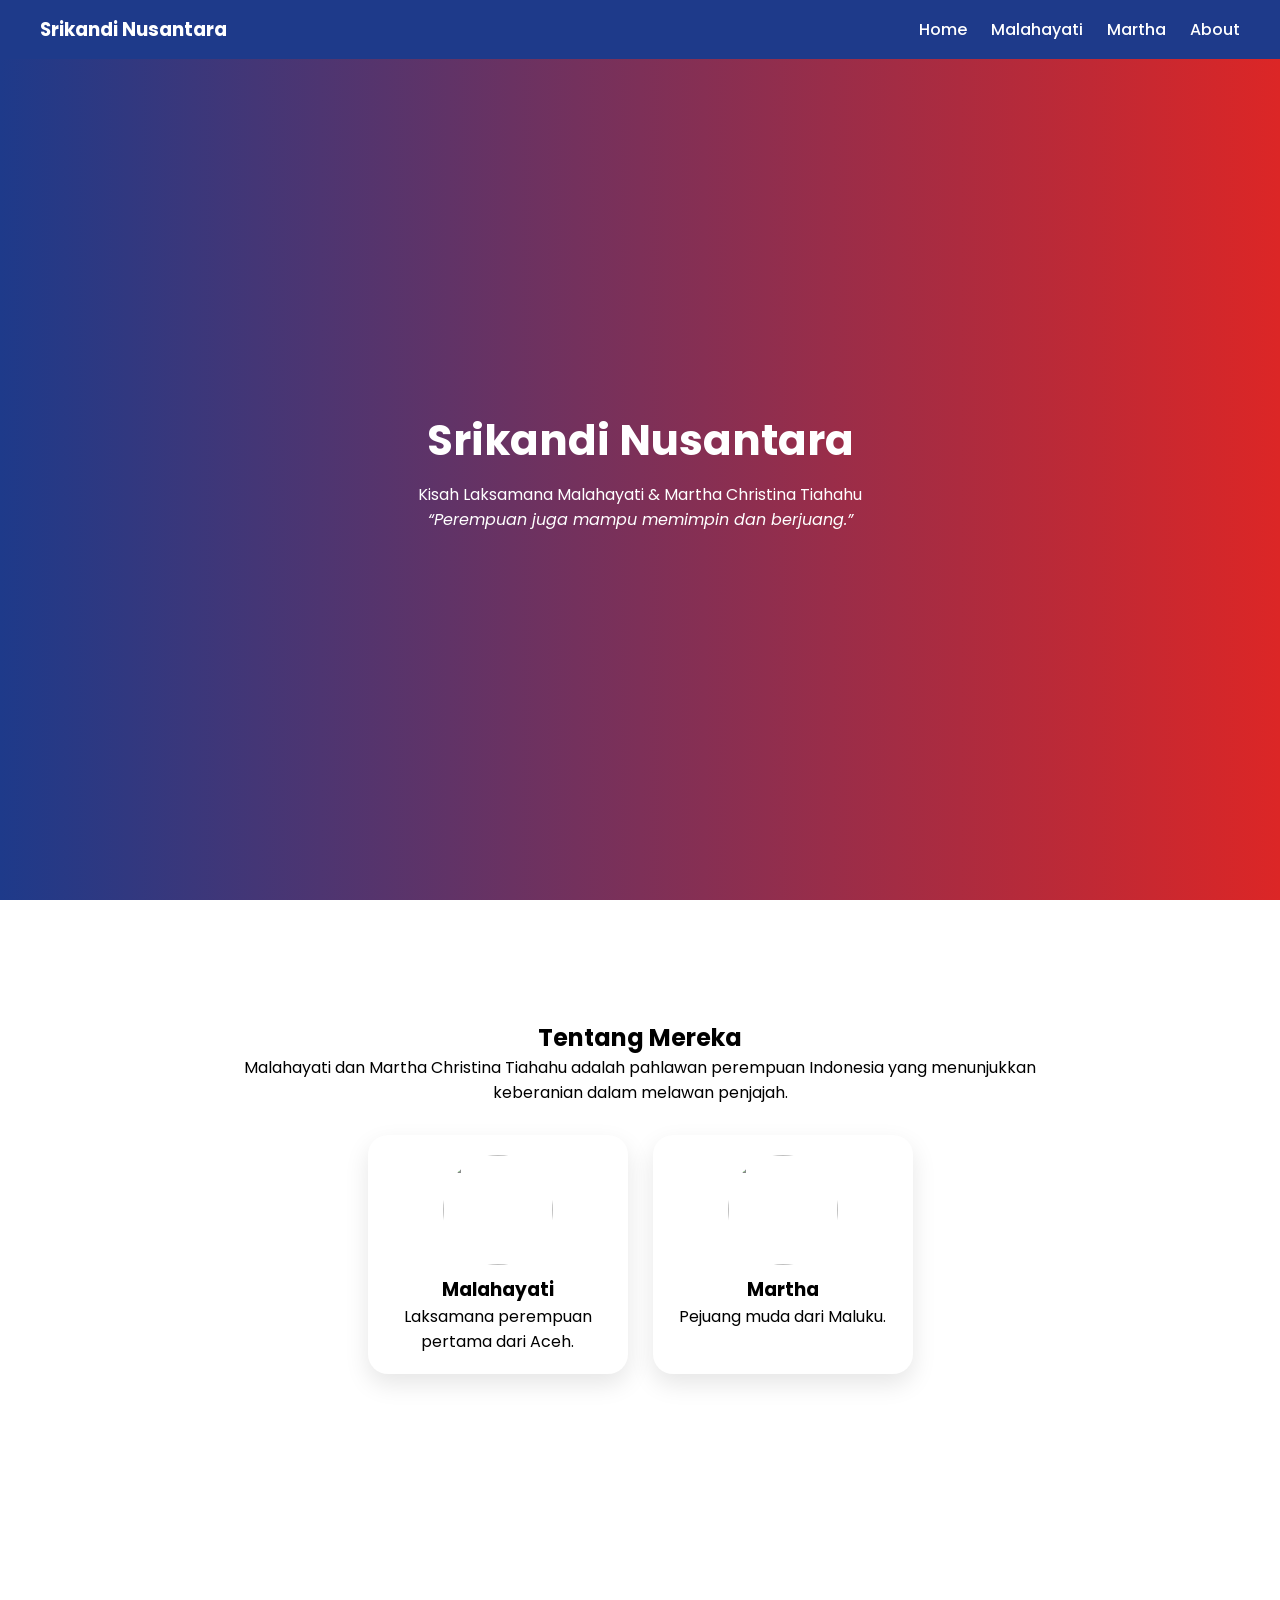
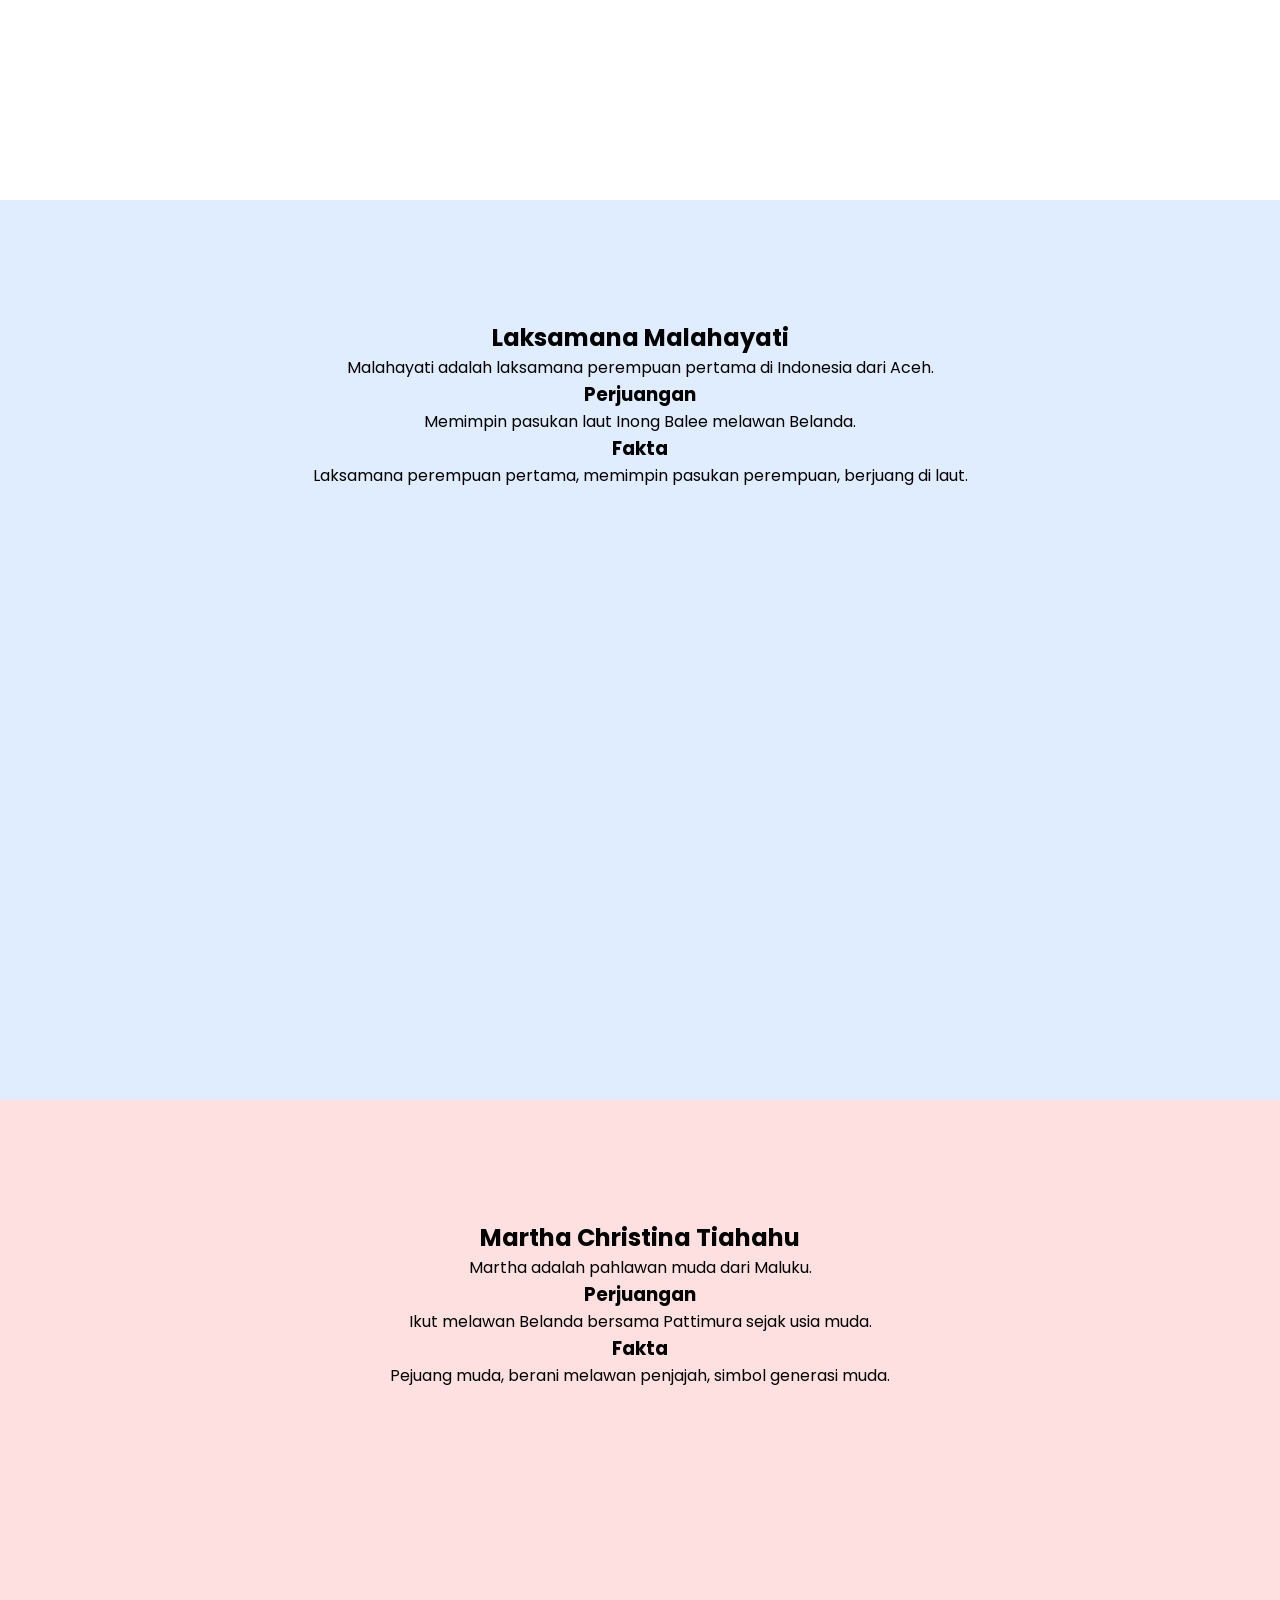
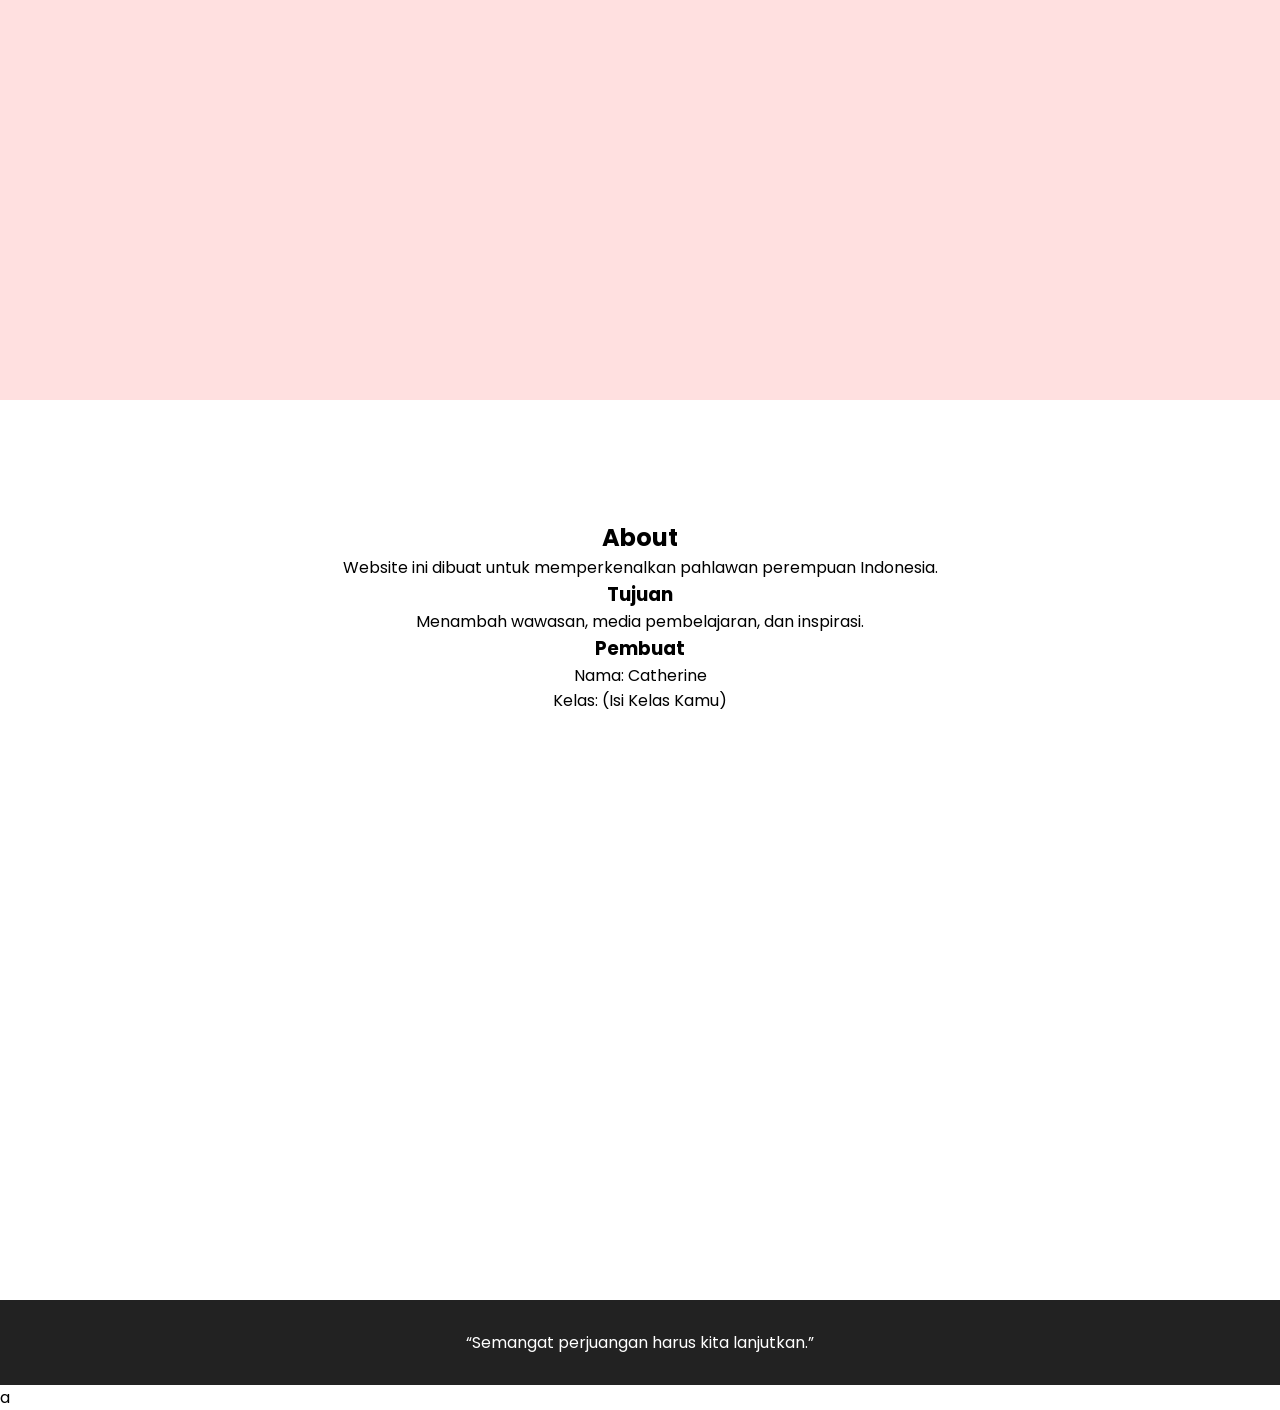
==== index.html @ dc1cd4a7 "first commit" ====
<!DOCTYPE html>
<html lang="id">
<head>
  <meta charset="UTF-8">
  <title>Srikandi Nusantara</title>

  <!-- FONT -->
  <link href="https://fonts.googleapis.com/css2?family=Poppins:wght@300;500;700&display=swap" rel="stylesheet">

  <style>
    * {
      margin: 0;
      padding: 0;
      box-sizing: border-box;
    }

    html {
      scroll-behavior: smooth;
    }

    body {
      font-family: 'Poppins', sans-serif;
    }

    /* NAVBAR */
    nav {
      position: fixed;
      top: 0;
      width: 100%;
      background: #1E3A8A;
      color: white;
      display: flex;
      justify-content: space-between;
      align-items: center;
      padding: 15px 40px;
      z-index: 1000;
    }

    nav h3 {
      margin: 0;
    }

    nav a {
      color: white;
      margin-left: 20px;
      text-decoration: none;
      font-weight: 500;
      transition: 0.3s;
    }

    nav a:hover {
      color: #f97316;
    }

    /* SECTION */
    section {
      padding: 120px 20px 80px;
      min-height: 100vh;
    }

    /* HERO */
    .hero {
      background: linear-gradient(to right, #1E3A8A, #DC2626);
      color: white;
      text-align: center;
      display: flex;
      flex-direction: column;
      justify-content: center;
    }

    .hero h1 {
      font-size: 42px;
      margin-bottom: 10px;
    }

    /* CONTENT */
    .content {
      max-width: 900px;
      margin: auto;
      text-align: center;
    }

    /* CARD */
    .card-container {
      display: flex;
      gap: 25px;
      justify-content: center;
      flex-wrap: wrap;
      margin-top: 30px;
    }

    .card {
      background: white;
      padding: 20px;
      width: 260px;
      border-radius: 20px;
      box-shadow: 0 10px 25px rgba(0,0,0,0.1);
      transition: 0.3s;
    }

    .card:hover {
      transform: translateY(-8px);
    }

    .card img {
      width: 110px;
      height: 110px;
      object-fit: cover;
      border-radius: 50%;
      margin-bottom: 10px;
    }

    /* SECTION COLORS */
    .blue {
      background: #e0ecff;
    }

    .red {
      background: #ffe0e0;
    }

    footer {
      text-align: center;
      padding: 30px;
      background: #222;
      color: white;
    }

    /* RESPONSIVE */
    @media (max-width: 600px) {
      nav {
        flex-direction: column;
        gap: 10px;
      }

      nav a {
        margin-left: 10px;
      }

      .hero h1 {
        font-size: 30px;
      }
    }
  </style>
</head>

<body>

<!-- NAVBAR -->
<nav>
  <h3>Srikandi Nusantara</h3>
  <div>
    <a href="#home">Home</a>
    <a href="#malahayati">Malahayati</a>
    <a href="#martha">Martha</a>
    <a href="#about">About</a>
  </div>
</nav>

<!-- HOME -->
<section id="home" class="hero">
  <h1>Srikandi Nusantara</h1>
  <p>Kisah Laksamana Malahayati & Martha Christina Tiahahu</p>
  <p><i>“Perempuan juga mampu memimpin dan berjuang.”</i></p>
</section>

<section class="content">
  <h2>Tentang Mereka</h2>
  <p>
    Malahayati dan Martha Christina Tiahahu adalah pahlawan perempuan Indonesia
    yang menunjukkan keberanian dalam melawan penjajah.
  </p>

  <div class="card-container">
    <div class="card">
      <img src="https://upload.wikimedia.org/wikipedia/commons/3/3f/Malahayati.jpg">
      <h3>Malahayati</h3>
      <p>Laksamana perempuan pertama dari Aceh.</p>
    </div>

    <div class="card">
      <img src="https://upload.wikimedia.org/wikipedia/commons/5/55/Martha_Christina_Tiahahu.jpg">
      <h3>Martha</h3>
      <p>Pejuang muda dari Maluku.</p>
    </div>
  </div>
</section>

<!-- MALAHAYATI -->
<section id="malahayati" class="blue">
  <div class="content">
    <h1>Laksamana Malahayati</h1>
    <p>Malahayati adalah laksamana perempuan pertama di Indonesia dari Aceh.</p>

    <h3>Perjuangan</h3>
    <p>Memimpin pasukan laut Inong Balee melawan Belanda.</p>

    <h3>Fakta</h3>
    <p>Laksamana perempuan pertama, memimpin pasukan perempuan, berjuang di laut.</p>
  </div>
</section>

<!-- MARTHA -->
<section id="martha" class="red">
  <div class="content">
    <h1>Martha Christina Tiahahu</h1>
    <p>Martha adalah pahlawan muda dari Maluku.</p>

    <h3>Perjuangan</h3>
    <p>Ikut melawan Belanda bersama Pattimura sejak usia muda.</p>

    <h3>Fakta</h3>
    <p>Pejuang muda, berani melawan penjajah, simbol generasi muda.</p>
  </div>
</section>

<!-- ABOUT -->
<section id="about">
  <div class="content">
    <h1>About</h1>
    <p>Website ini dibuat untuk memperkenalkan pahlawan perempuan Indonesia.</p>

    <h3>Tujuan</h3>
    <p>Menambah wawasan, media pembelajaran, dan inspirasi.</p>

    <h3>Pembuat</h3>
    <p>
      Nama: Catherine<br>
      Kelas: (Isi Kelas Kamu)
    </p>
  </div>
</section>

<!-- FOOTER -->
<footer>
  <p>“Semangat perjuangan harus kita lanjutkan.”</p>
</footer>a

</body>
</html>
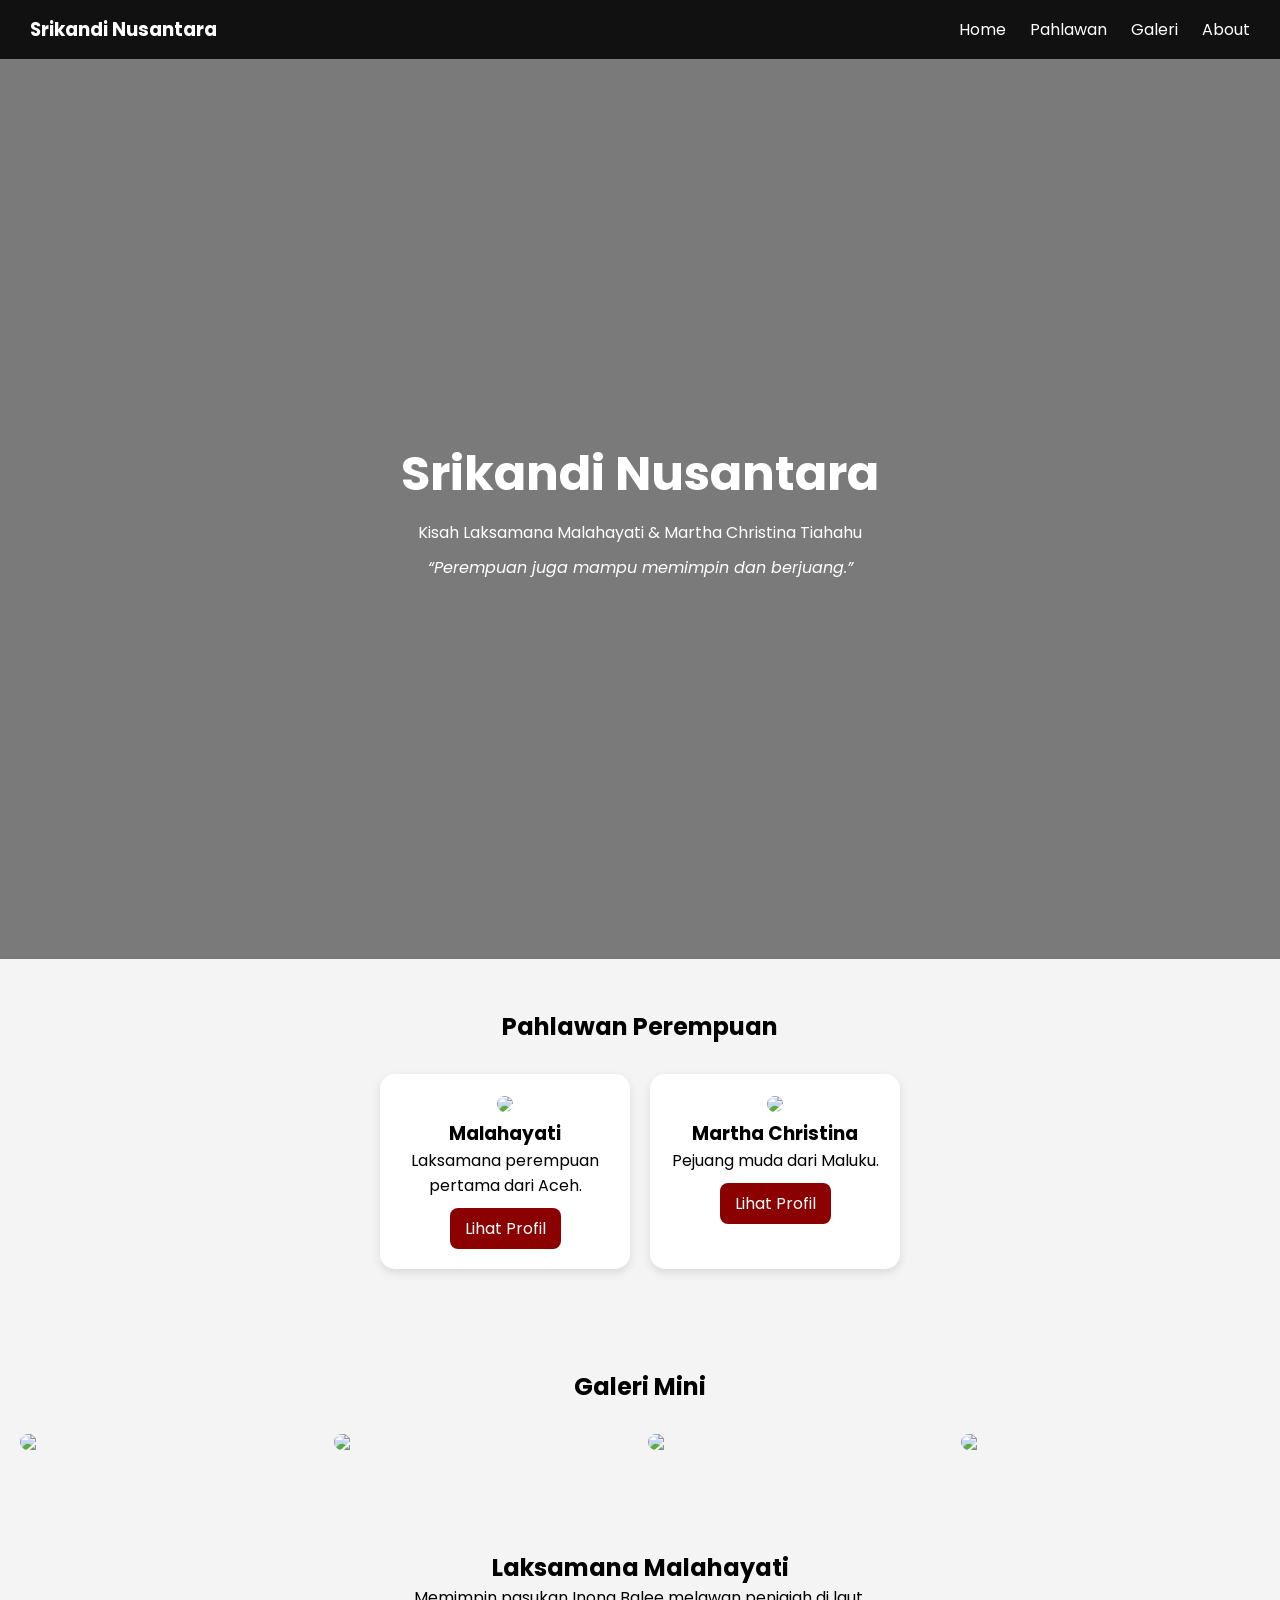
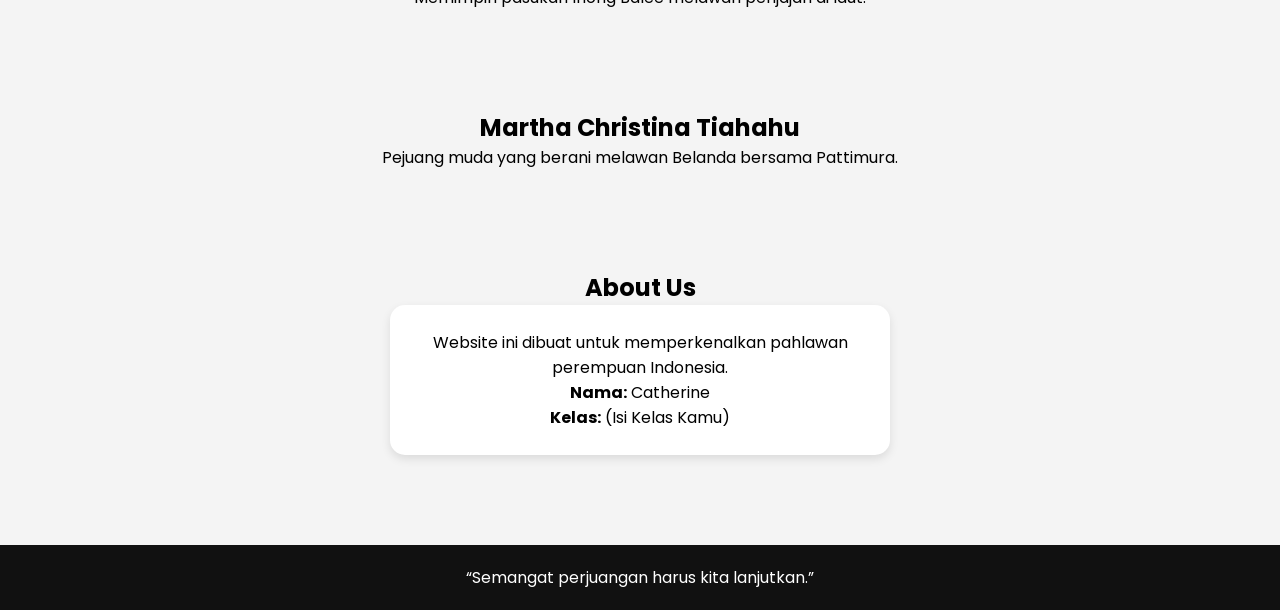
==== commit 64e711d1: "update page" ====
--- a/index.html
+++ b/index.html
@@ -2,239 +2,87 @@
 <html lang="id">
 <head>
   <meta charset="UTF-8">
+  <meta name="viewport" content="width=device-width, initial-scale=1.0">
   <title>Srikandi Nusantara</title>
 
-  <!-- FONT -->
   <link href="https://fonts.googleapis.com/css2?family=Poppins:wght@300;500;700&display=swap" rel="stylesheet">
-
-  <style>
-    * {
-      margin: 0;
-      padding: 0;
-      box-sizing: border-box;
-    }
-
-    html {
-      scroll-behavior: smooth;
-    }
-
-    body {
-      font-family: 'Poppins', sans-serif;
-    }
-
-    /* NAVBAR */
-    nav {
-      position: fixed;
-      top: 0;
-      width: 100%;
-      background: #1E3A8A;
-      color: white;
-      display: flex;
-      justify-content: space-between;
-      align-items: center;
-      padding: 15px 40px;
-      z-index: 1000;
-    }
-
-    nav h3 {
-      margin: 0;
-    }
-
-    nav a {
-      color: white;
-      margin-left: 20px;
-      text-decoration: none;
-      font-weight: 500;
-      transition: 0.3s;
-    }
-
-    nav a:hover {
-      color: #f97316;
-    }
-
-    /* SECTION */
-    section {
-      padding: 120px 20px 80px;
-      min-height: 100vh;
-    }
-
-    /* HERO */
-    .hero {
-      background: linear-gradient(to right, #1E3A8A, #DC2626);
-      color: white;
-      text-align: center;
-      display: flex;
-      flex-direction: column;
-      justify-content: center;
-    }
-
-    .hero h1 {
-      font-size: 42px;
-      margin-bottom: 10px;
-    }
-
-    /* CONTENT */
-    .content {
-      max-width: 900px;
-      margin: auto;
-      text-align: center;
-    }
-
-    /* CARD */
-    .card-container {
-      display: flex;
-      gap: 25px;
-      justify-content: center;
-      flex-wrap: wrap;
-      margin-top: 30px;
-    }
-
-    .card {
-      background: white;
-      padding: 20px;
-      width: 260px;
-      border-radius: 20px;
-      box-shadow: 0 10px 25px rgba(0,0,0,0.1);
-      transition: 0.3s;
-    }
-
-    .card:hover {
-      transform: translateY(-8px);
-    }
-
-    .card img {
-      width: 110px;
-      height: 110px;
-      object-fit: cover;
-      border-radius: 50%;
-      margin-bottom: 10px;
-    }
-
-    /* SECTION COLORS */
-    .blue {
-      background: #e0ecff;
-    }
-
-    .red {
-      background: #ffe0e0;
-    }
-
-    footer {
-      text-align: center;
-      padding: 30px;
-      background: #222;
-      color: white;
-    }
-
-    /* RESPONSIVE */
-    @media (max-width: 600px) {
-      nav {
-        flex-direction: column;
-        gap: 10px;
-      }
-
-      nav a {
-        margin-left: 10px;
-      }
-
-      .hero h1 {
-        font-size: 30px;
-      }
-    }
-  </style>
+  <link rel="stylesheet" href="style.css">
 </head>
 
 <body>
 
-<!-- NAVBAR -->
 <nav>
   <h3>Srikandi Nusantara</h3>
   <div>
     <a href="#home">Home</a>
-    <a href="#malahayati">Malahayati</a>
-    <a href="#martha">Martha</a>
+    <a href="#pahlawan">Pahlawan</a>
+    <a href="#galeri">Galeri</a>
     <a href="#about">About</a>
   </div>
 </nav>
 
-<!-- HOME -->
 <section id="home" class="hero">
   <h1>Srikandi Nusantara</h1>
   <p>Kisah Laksamana Malahayati & Martha Christina Tiahahu</p>
   <p><i>“Perempuan juga mampu memimpin dan berjuang.”</i></p>
 </section>
 
-<section class="content">
-  <h2>Tentang Mereka</h2>
-  <p>
-    Malahayati dan Martha Christina Tiahahu adalah pahlawan perempuan Indonesia
-    yang menunjukkan keberanian dalam melawan penjajah.
-  </p>
+<section id="pahlawan" class="section">
+  <h2>Pahlawan Perempuan</h2>
 
   <div class="card-container">
     <div class="card">
       <img src="https://upload.wikimedia.org/wikipedia/commons/3/3f/Malahayati.jpg">
       <h3>Malahayati</h3>
       <p>Laksamana perempuan pertama dari Aceh.</p>
+      <a href="#malahayati" class="btn">Lihat Profil</a>
     </div>
 
     <div class="card">
       <img src="https://upload.wikimedia.org/wikipedia/commons/5/55/Martha_Christina_Tiahahu.jpg">
-      <h3>Martha</h3>
+      <h3>Martha Christina</h3>
       <p>Pejuang muda dari Maluku.</p>
+      <a href="#martha" class="btn">Lihat Profil</a>
     </div>
   </div>
 </section>
 
-<!-- MALAHAYATI -->
-<section id="malahayati" class="blue">
-  <div class="content">
-    <h1>Laksamana Malahayati</h1>
-    <p>Malahayati adalah laksamana perempuan pertama di Indonesia dari Aceh.</p>
+<section id="galeri" class="section">
+  <h2>Galeri Mini</h2>
 
-    <h3>Perjuangan</h3>
-    <p>Memimpin pasukan laut Inong Balee melawan Belanda.</p>
-
-    <h3>Fakta</h3>
-    <p>Laksamana perempuan pertama, memimpin pasukan perempuan, berjuang di laut.</p>
+  <div class="gallery">
+    <img src="https://upload.wikimedia.org/wikipedia/commons/3/3f/Malahayati.jpg">
+    <img src="https://upload.wikimedia.org/wikipedia/commons/5/55/Martha_Christina_Tiahahu.jpg">
+    <img src="https://images.unsplash.com/photo-1521295121783-8a321d551ad2">
+    <img src="https://images.unsplash.com/photo-1506744038136-46273834b3fb">
   </div>
 </section>
 
-<!-- MARTHA -->
-<section id="martha" class="red">
-  <div class="content">
-    <h1>Martha Christina Tiahahu</h1>
-    <p>Martha adalah pahlawan muda dari Maluku.</p>
+<section id="malahayati" class="section">
+  <h2>Laksamana Malahayati</h2>
+  <p>Memimpin pasukan Inong Balee melawan penjajah di laut.</p>
+</section>
 
-    <h3>Perjuangan</h3>
-    <p>Ikut melawan Belanda bersama Pattimura sejak usia muda.</p>
+<section id="martha" class="section">
+  <h2>Martha Christina Tiahahu</h2>
+  <p>Pejuang muda yang berani melawan Belanda bersama Pattimura.</p>
+</section>
 
-    <h3>Fakta</h3>
-    <p>Pejuang muda, berani melawan penjajah, simbol generasi muda.</p>
+<section id="about" class="section">
+  <h2>About Us</h2>
+
+  <div class="about-card">
+    <p>Website ini dibuat untuk memperkenalkan pahlawan perempuan Indonesia.</p>
+    <p><b>Nama:</b> Catherine</p>
+    <p><b>Kelas:</b> (Isi Kelas Kamu)</p>
   </div>
 </section>
 
-<!-- ABOUT -->
-<section id="about">
-  <div class="content">
-    <h1>About</h1>
-    <p>Website ini dibuat untuk memperkenalkan pahlawan perempuan Indonesia.</p>
-
-    <h3>Tujuan</h3>
-    <p>Menambah wawasan, media pembelajaran, dan inspirasi.</p>
-
-    <h3>Pembuat</h3>
-    <p>
-      Nama: Catherine<br>
-      Kelas: (Isi Kelas Kamu)
-    </p>
-  </div>
-</section>
-
-<!-- FOOTER -->
 <footer>
   <p>“Semangat perjuangan harus kita lanjutkan.”</p>
-</footer>a
+</footer>
 
 </body>
-</html>+</html>
+
+
--- a/style.css
+++ b/style.css
@@ -0,0 +1,113 @@
+* {
+  margin: 0;
+  padding: 0;
+  box-sizing: border-box;
+  font-family: 'Poppins', sans-serif;
+}
+
+body {
+  background: #f4f4f4;
+}
+
+nav {
+  display: flex;
+  justify-content: space-between;
+  align-items: center;
+  padding: 15px 30px;
+  background: #111;
+  color: white;
+}
+
+nav a {
+  color: white;
+  margin-left: 20px;
+  text-decoration: none;
+}
+
+.hero {
+  height: 100vh;
+  background: linear-gradient(rgba(0,0,0,0.5), rgba(0,0,0,0.5)),
+  url('https://images.unsplash.com/photo-1507525428034-b723cf961d3e');
+  background-size: cover;
+  background-position: center;
+  color: white;
+  display: flex;
+  flex-direction: column;
+  justify-content: center;
+  align-items: center;
+  text-align: center;
+  padding: 20px;
+}
+
+.hero h1 {
+  font-size: 48px;
+}
+
+.hero p {
+  margin-top: 10px;
+}
+
+.section {
+  padding: 50px 20px;
+  text-align: center;
+}
+
+.card-container {
+  display: flex;
+  gap: 20px;
+  justify-content: center;
+  flex-wrap: wrap;
+  margin-top: 30px;
+}
+
+.card {
+  background: white;
+  padding: 20px;
+  border-radius: 15px;
+  width: 250px;
+  box-shadow: 0 4px 10px rgba(0,0,0,0.1);
+}
+
+.card img {
+  width: 100%;
+  border-radius: 10px;
+}
+
+.btn {
+  display: inline-block;
+  margin-top: 10px;
+  padding: 8px 15px;
+  background: #8B0000;
+  color: white;
+  border-radius: 8px;
+  text-decoration: none;
+}
+
+.gallery {
+  display: grid;
+  grid-template-columns: repeat(auto-fit, minmax(200px,1fr));
+  gap: 15px;
+  margin-top: 30px;
+}
+
+.gallery img {
+  width: 100%;
+  border-radius: 10px;
+}
+
+.about-card {
+  background: white;
+  padding: 25px;
+  border-radius: 15px;
+  max-width: 500px;
+  margin: auto;
+  box-shadow: 0 4px 10px rgba(0,0,0,0.1);
+}
+
+footer {
+  text-align: center;
+  padding: 20px;
+  background: #111;
+  color: white;
+  margin-top: 40px;
+}
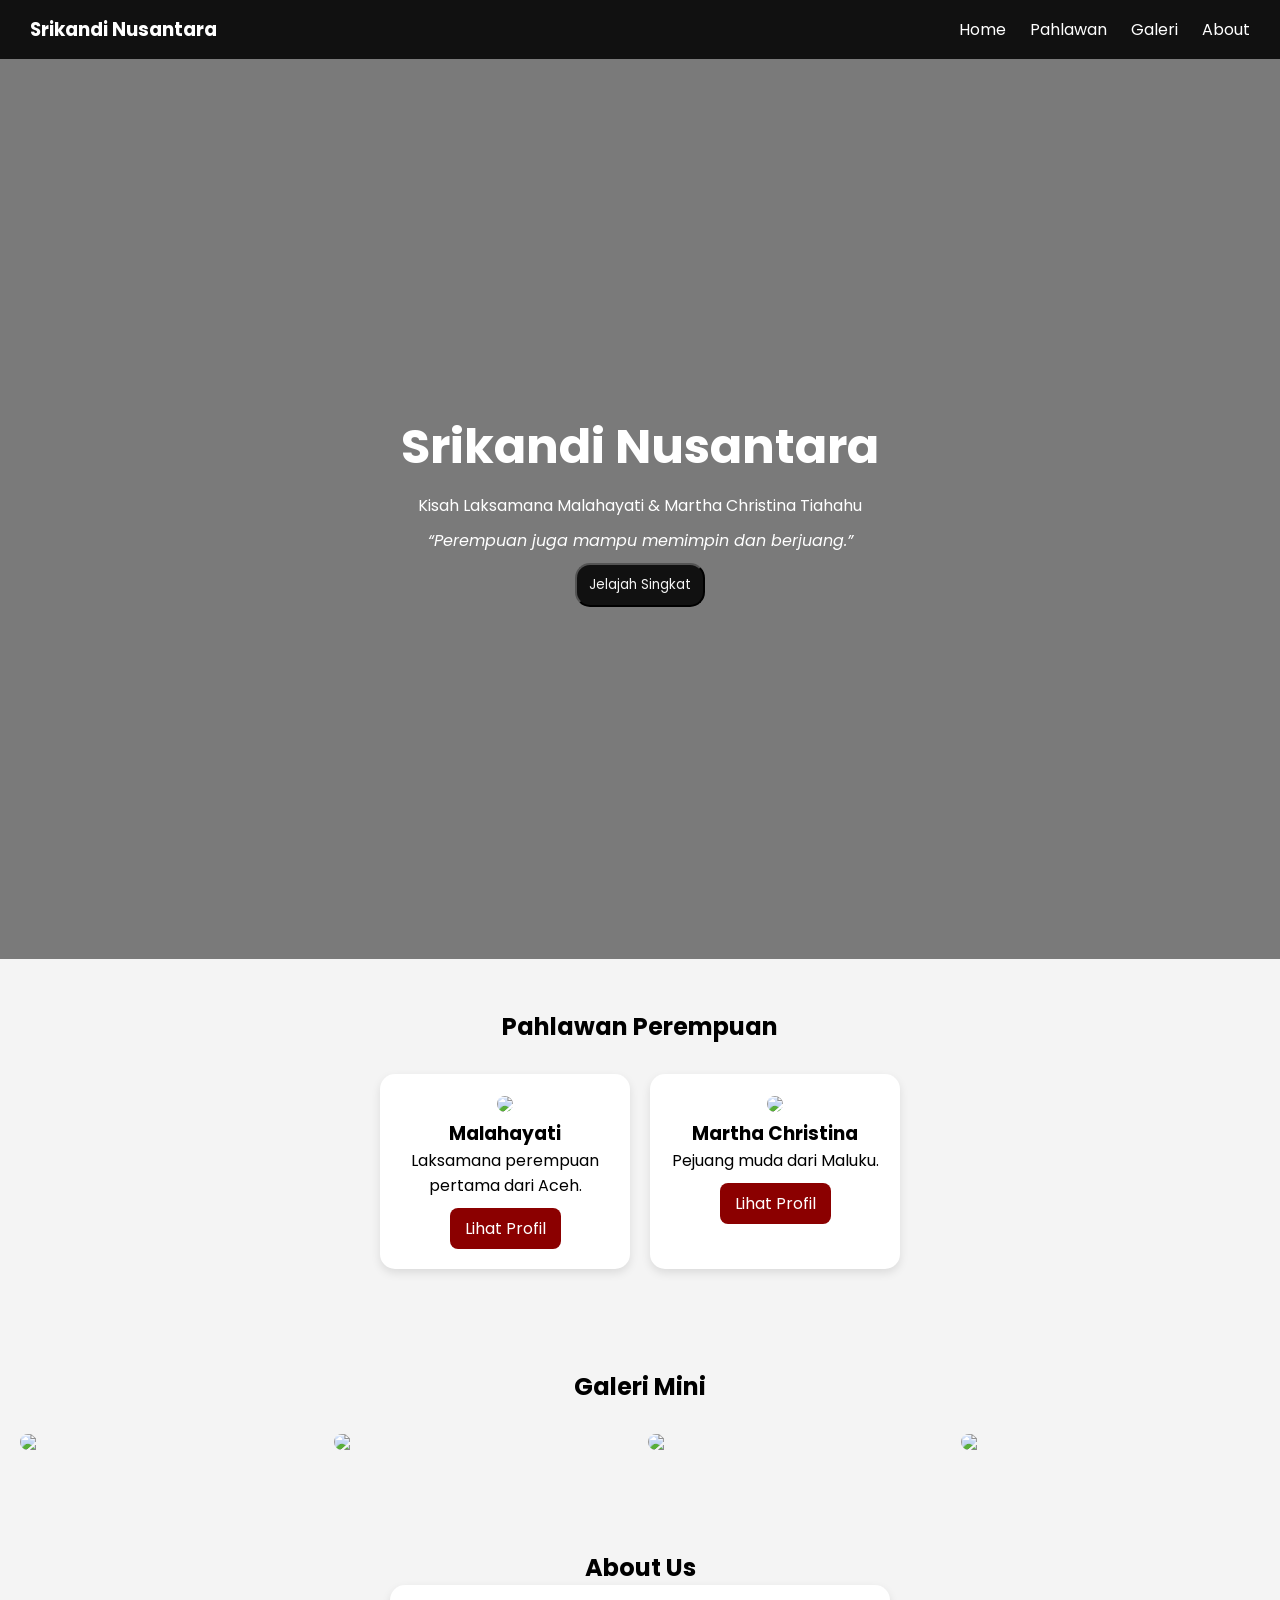
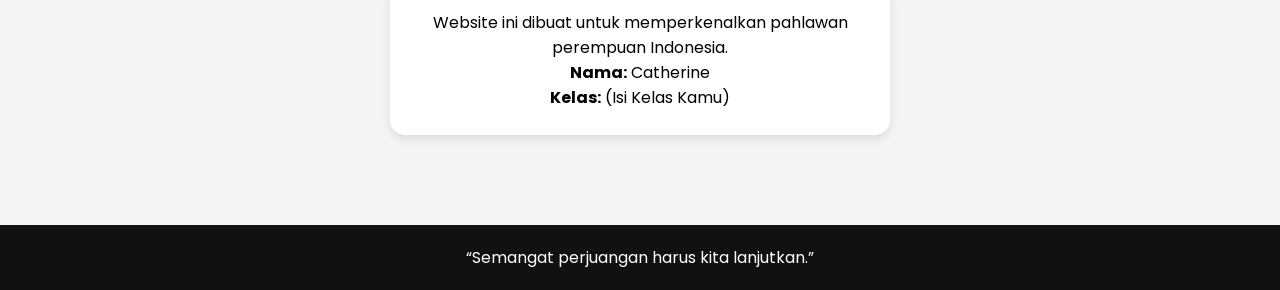
==== commit 5cd6e3ec: "tambah button dan buat file baru" ====
--- a/index.html
+++ b/index.html
@@ -25,6 +25,7 @@
   <h1>Srikandi Nusantara</h1>
   <p>Kisah Laksamana Malahayati & Martha Christina Tiahahu</p>
   <p><i>“Perempuan juga mampu memimpin dan berjuang.”</i></p>
+  <button class="tombol" type="button">Jelajah Singkat</button>
 </section>
 
 <section id="pahlawan" class="section">
@@ -58,16 +59,6 @@
   </div>
 </section>
 
-<section id="malahayati" class="section">
-  <h2>Laksamana Malahayati</h2>
-  <p>Memimpin pasukan Inong Balee melawan penjajah di laut.</p>
-</section>
-
-<section id="martha" class="section">
-  <h2>Martha Christina Tiahahu</h2>
-  <p>Pejuang muda yang berani melawan Belanda bersama Pattimura.</p>
-</section>
-
 <section id="about" class="section">
   <h2>About Us</h2>
 
--- a/style.css
+++ b/style.css
@@ -3,6 +3,7 @@
   padding: 0;
   box-sizing: border-box;
   font-family: 'Poppins', sans-serif;
+  scroll-behavior: smooth;
 }
 
 body {
@@ -50,6 +51,17 @@
 .section {
   padding: 50px 20px;
   text-align: center;
+}
+
+.tombol {
+  margin-top: 10px;
+  background-color: #111;
+  color:#f4f4f4;
+  border-radius: 15px;
+   padding: 10px 12px;
+}
+.tombol:hover {
+  background-color: rgb(66, 65, 65);
 }
 
 .card-container {
@@ -111,3 +123,4 @@
   color: white;
   margin-top: 40px;
 }
+
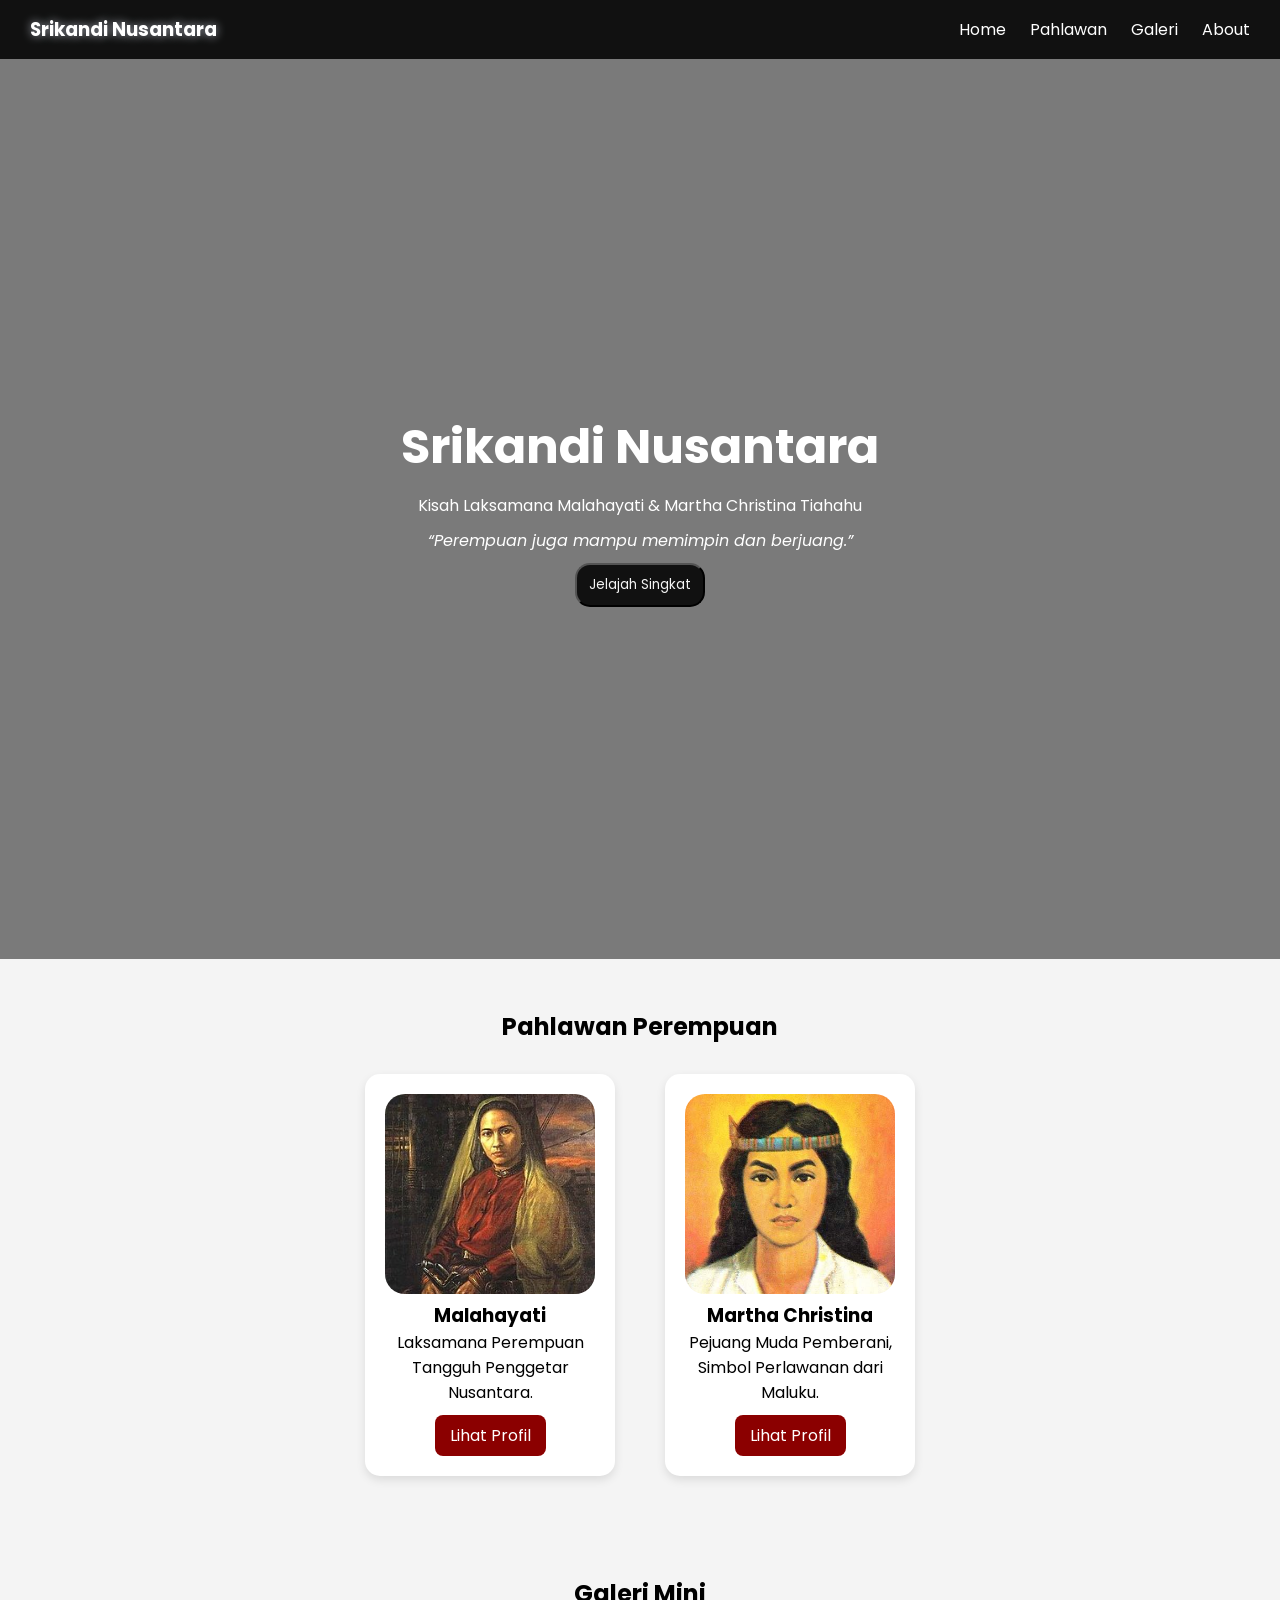
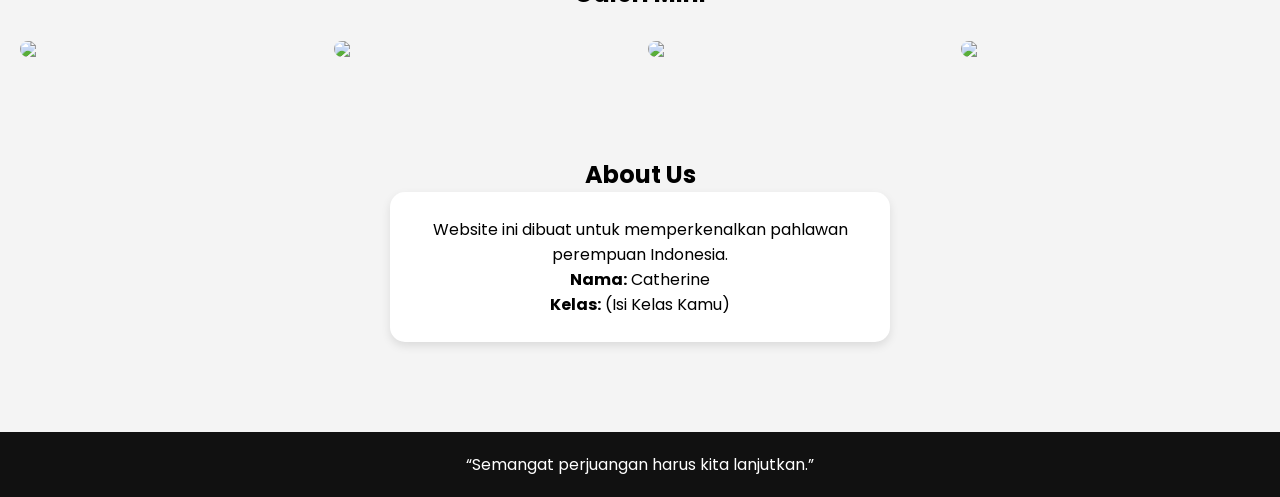
==== commit 9d558975: "update file malahayati" ====
--- a/index.html
+++ b/index.html
@@ -6,7 +6,7 @@
   <title>Srikandi Nusantara</title>
 
   <link href="https://fonts.googleapis.com/css2?family=Poppins:wght@300;500;700&display=swap" rel="stylesheet">
-  <link rel="stylesheet" href="style.css">
+  <link rel="stylesheet" href="css/style.css">
 </head>
 
 <body>
@@ -33,17 +33,17 @@
 
   <div class="card-container">
     <div class="card">
-      <img src="https://upload.wikimedia.org/wikipedia/commons/3/3f/Malahayati.jpg">
+      <img src="img/malahayati.jpg">
       <h3>Malahayati</h3>
-      <p>Laksamana perempuan pertama dari Aceh.</p>
-      <a href="#malahayati" class="btn">Lihat Profil</a>
+      <p>Laksamana Perempuan Tangguh Penggetar Nusantara.</p>
+      <a href="html/malahayati.html" class="btn" target="_blank">Lihat Profil</a>
     </div>
 
     <div class="card">
-      <img src="https://upload.wikimedia.org/wikipedia/commons/5/55/Martha_Christina_Tiahahu.jpg">
+      <img src="img/martha.jpg">
       <h3>Martha Christina</h3>
-      <p>Pejuang muda dari Maluku.</p>
-      <a href="#martha" class="btn">Lihat Profil</a>
+      <p>Pejuang Muda Pemberani, Simbol Perlawanan dari Maluku.</p>
+      <a href="html/martha.html" class="btn" target="_blank">Lihat Profil</a>
     </div>
   </div>
 </section>
--- a/css/style.css
+++ b/css/style.css
@@ -0,0 +1,132 @@
+* {
+  margin: 0;
+  padding: 0;
+  box-sizing: border-box;
+  font-family: 'Poppins', sans-serif;
+  scroll-behavior: smooth;
+}
+
+body {
+  background: #f4f4f4;
+}
+
+nav {
+  display: flex;
+  justify-content: space-between;
+  align-items: center;
+  padding: 15px 30px;
+  background: #111;
+  color: white;
+}
+
+nav a {
+  color: white;
+  margin-left: 20px;
+  text-decoration: none;
+}
+nav h3 {
+  color: white;
+  text-shadow: 0 0 10px rgba(209, 214, 228, 0.8);
+}
+
+.hero {
+  height: 100vh;
+  background: linear-gradient(rgba(0,0,0,0.5), rgba(0,0,0,0.5)),
+  url('https://images.unsplash.com/photo-1507525428034-b723cf961d3e');
+  background-size: cover;
+  background-position: center;
+  color: white;
+  display: flex;
+  flex-direction: column;
+  justify-content: center;
+  align-items: center;
+  text-align: center;
+  padding: 20px;
+}
+
+.hero h1 {
+  font-size: 48px;
+}
+
+.hero p {
+  margin-top: 10px;
+}
+
+.section {
+  padding: 50px 20px;
+  text-align: center;
+}
+
+.tombol {
+  margin-top: 10px;
+  background-color: #111;
+  color:#f4f4f4;
+  border-radius: 15px;
+   padding: 10px 12px;
+}
+.tombol:hover {
+  background-color: rgb(66, 65, 65);
+}
+
+.card-container {
+  display: flex;
+  gap: 50px;
+  justify-content: center;
+  flex-wrap: wrap;
+  margin-top: 30px;
+}
+
+.card {
+  background: white;
+  padding: 20px;
+  border-radius: 15px;
+  width: 250px;
+  box-shadow: 0 4px 10px rgba(0,0,0,0.1);
+}
+
+.card img {
+  width: 100%;
+  height: 200px;      
+  object-fit: cover;
+  border-radius: 20px;
+}
+
+.btn {
+  display: inline-block;
+  margin-top: 10px;
+  padding: 8px 15px;
+  background: #8B0000;
+  color: white;
+  border-radius: 8px;
+  text-decoration: none;
+}
+
+.gallery {
+  display: grid;
+  grid-template-columns: repeat(auto-fit, minmax(200px,1fr));
+  gap: 15px;
+  margin-top: 30px;
+}
+
+.gallery img {
+  width: 100%;
+  border-radius: 10px;
+}
+
+.about-card {
+  background: white;
+  padding: 25px;
+  border-radius: 15px;
+  max-width: 500px;
+  margin: auto;
+  box-shadow: 0 4px 10px rgba(0,0,0,0.1);
+}
+
+footer {
+  text-align: center;
+  padding: 20px;
+  background: #111;
+  color: white;
+  margin-top: 40px;
+}
+
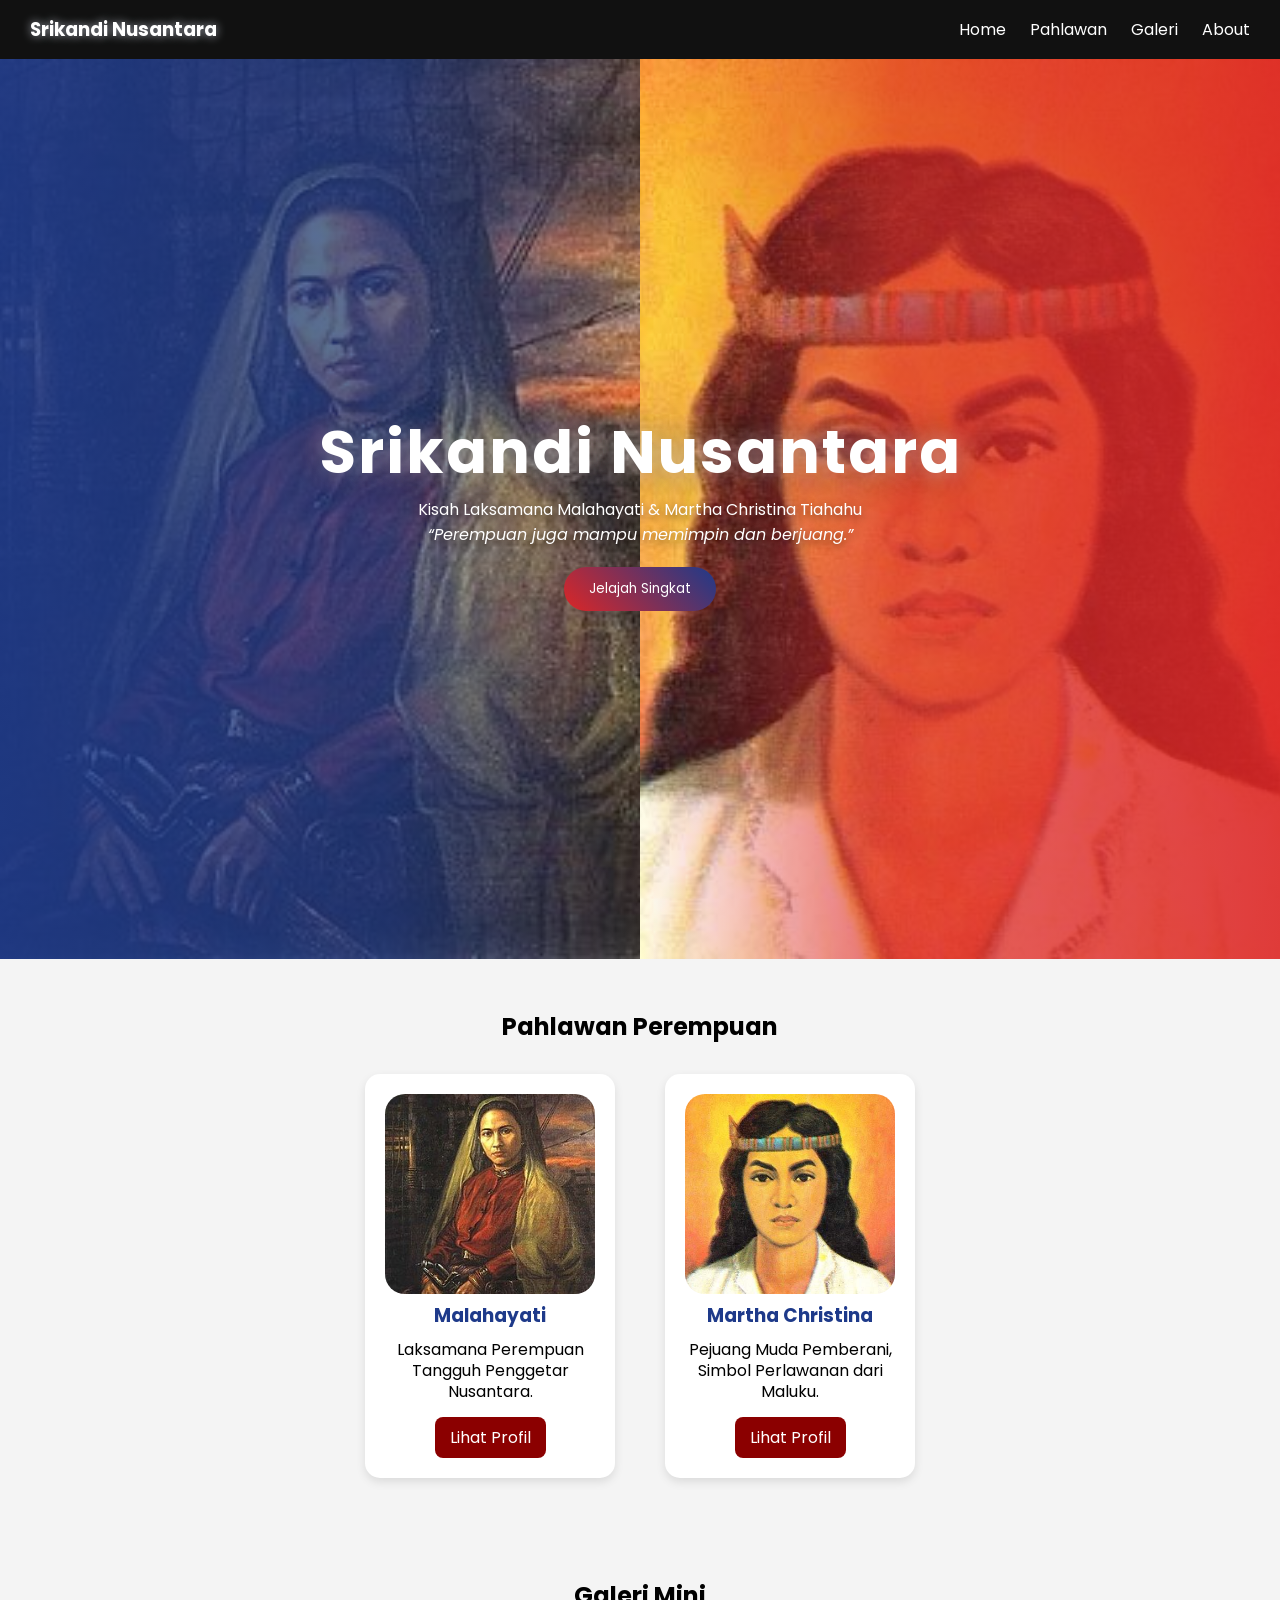
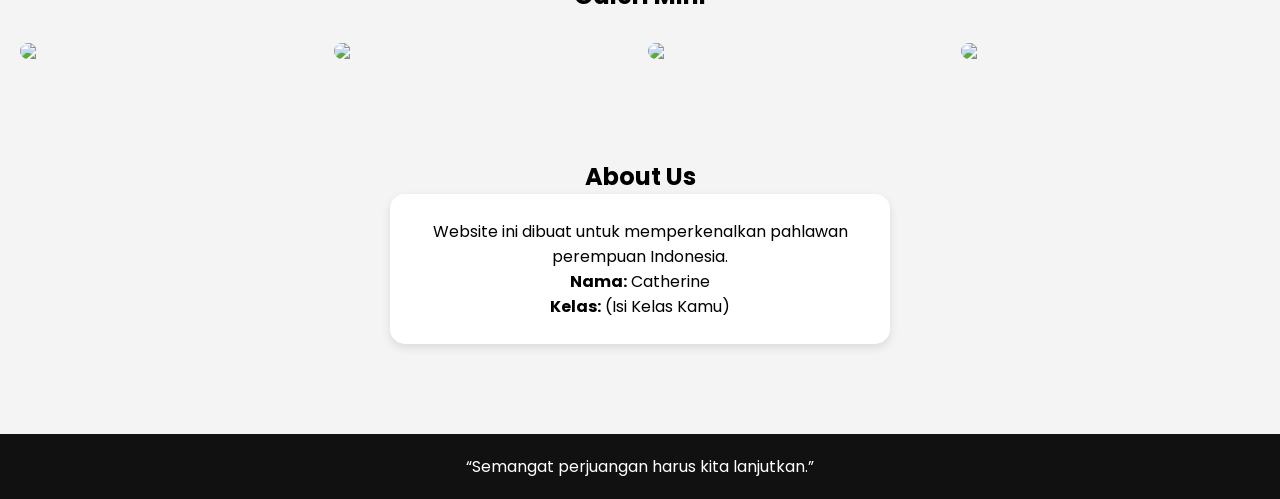
==== commit a2b1d17e: "update file martha dan beranda" ====
--- a/index.html
+++ b/index.html
@@ -22,10 +22,17 @@
 </nav>
 
 <section id="home" class="hero">
-  <h1>Srikandi Nusantara</h1>
-  <p>Kisah Laksamana Malahayati & Martha Christina Tiahahu</p>
-  <p><i>“Perempuan juga mampu memimpin dan berjuang.”</i></p>
-  <button class="tombol" type="button">Jelajah Singkat</button>
+
+  <div class="hero-left"></div>
+  <div class="hero-right"></div>
+
+  <div class="hero-content">
+    <h1>Srikandi Nusantara</h1>
+    <p>Kisah Laksamana Malahayati & Martha Christina Tiahahu</p>
+    <p><i>“Perempuan juga mampu memimpin dan berjuang.”</i></p>
+    <button class="tombol">Jelajah Singkat</button>
+  </div>
+
 </section>
 
 <section id="pahlawan" class="section">
--- a/css/style.css
+++ b/css/style.css
@@ -30,27 +30,87 @@
 }
 
 .hero {
+  position: relative;
   height: 100vh;
-  background: linear-gradient(rgba(0,0,0,0.5), rgba(0,0,0,0.5)),
-  url('https://images.unsplash.com/photo-1507525428034-b723cf961d3e');
+  display: flex;
+  overflow: hidden;
+  isolation: isolate;
+}
+
+.hero-left {
+  width: 50%;
+  background: url('../img/malahayati.jpg');
   background-size: cover;
   background-position: center;
-  color: white;
-  display: flex;
-  flex-direction: column;
-  justify-content: center;
-  align-items: center;
+}
+
+.hero-right {
+  width: 50%;
+  background: url('../img/martha.jpg');
+  background-size: cover;
+  background-position: center;
+}
+
+
+.hero-left::after,
+.hero-right::after {
+  content: "";
+  position: absolute;
+  top: 0;
+  width: 100%;
+  height: 100%;
+}
+
+.hero-left::after {
+  left: 0;
+  background: linear-gradient(
+    to right,
+    rgba(30,58,138,0.9) 0%,
+    rgba(30,58,138,0.7) 60%,
+    rgba(30,58,138,0.0) 100%
+  );
+}
+
+.hero-right::after {
+  right: 0;
+  background: linear-gradient(
+    to left,
+    rgba(220,38,38,0.9) 0%,
+    rgba(220,38,38,0.7) 60%,
+    rgba(220,38,38,0.0) 100%
+  );
+}
+
+.hero-content {
+  position: absolute;
+  z-index: 2;
+  width: 100%;
   text-align: center;
-  padding: 20px;
-}
-
-.hero h1 {
-  font-size: 48px;
-}
-
-.hero p {
-  margin-top: 10px;
-}
+  color: white;
+  top: 50%;
+  transform: translateY(-50%);
+}
+
+.hero-content h1 {
+  font-size: 60px;
+  font-weight: 700;
+  text-shadow: 0 5px 20px rgba(0,0,0,0.6);
+  letter-spacing: 2px;
+   text-shadow: 
+    0 0 20px rgba(255,255,255,0.4),
+    0 0 40px rgba(0,0,0,0.5);
+}
+
+.hero-content p {
+  text-shadow: 0 3px 10px rgba(0,0,0,0.5);
+}
+
+.hero-left,
+.hero-right {
+  position: relative;
+  z-index: 0;
+}
+
 
 .section {
   padding: 50px 20px;
@@ -58,14 +118,18 @@
 }
 
 .tombol {
-  margin-top: 10px;
-  background-color: #111;
-  color:#f4f4f4;
-  border-radius: 15px;
-   padding: 10px 12px;
-}
+  margin-top: 20px;
+  padding: 12px 25px;
+  background: linear-gradient(45deg, #DC2626, #1E3A8A);
+  color: white;
+  border-radius: 25px;
+  border: none;
+  cursor: pointer;
+  transition: 0.3s;
+}
+
 .tombol:hover {
-  background-color: rgb(66, 65, 65);
+  transform: scale(1.1);
 }
 
 .card-container {
@@ -84,6 +148,20 @@
   box-shadow: 0 4px 10px rgba(0,0,0,0.1);
 }
 
+.card:first-child {
+  border-top: 5px solid
+  background: linear-gradient(to bottom, #ffffff, #f8fafc);
+}
+
+.card h3 {
+  margin-bottom: 10px;
+  color: #1E3A8A;
+}
+
+.card p {
+  margin: 5px 0; 
+  line-height: 1.3;
+}
 .card img {
   width: 100%;
   height: 200px;      
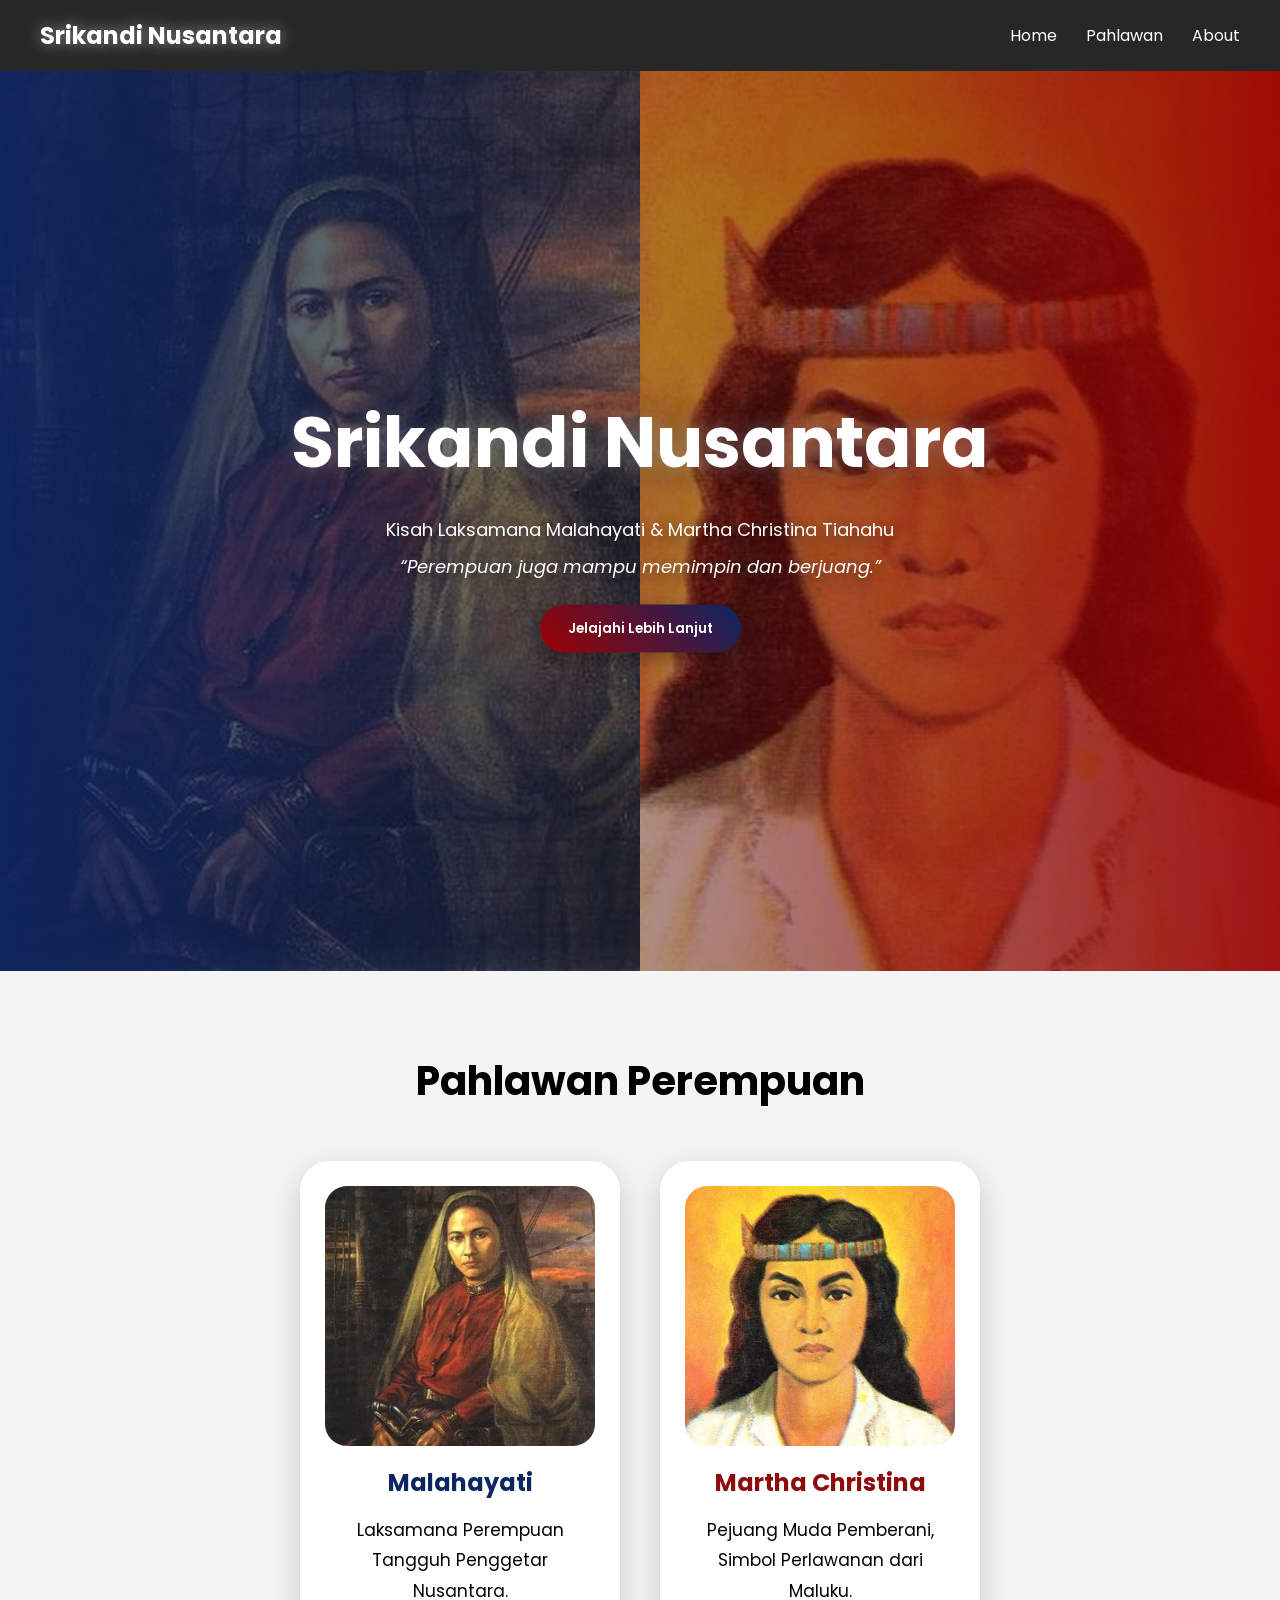
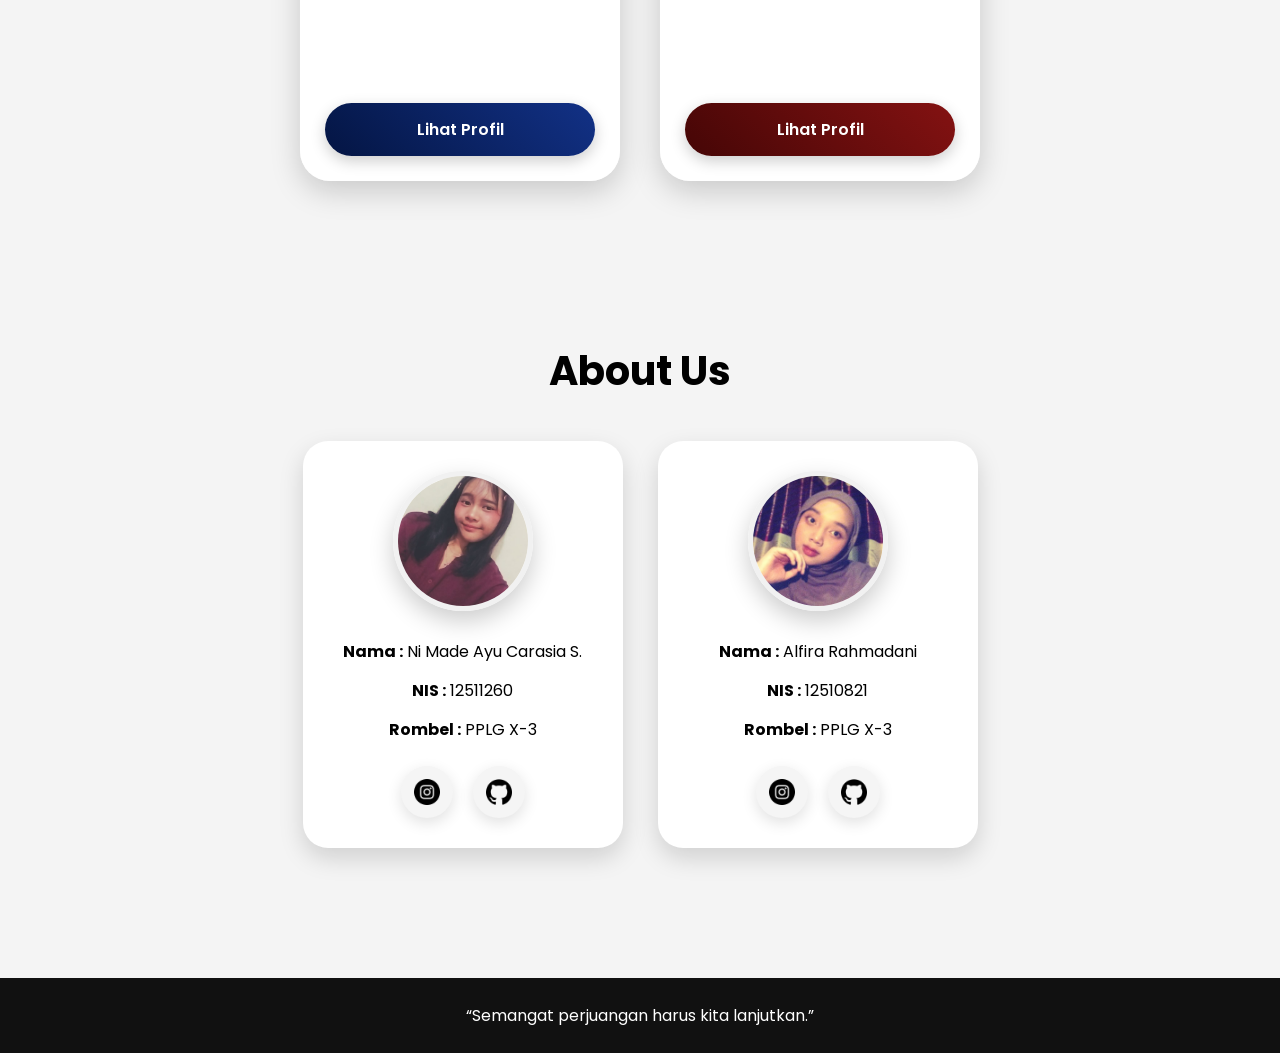
==== commit 949d6f82: "Update website srikandi nusantara" ====
--- a/index.html
+++ b/index.html
@@ -16,21 +16,22 @@
   <div>
     <a href="#home">Home</a>
     <a href="#pahlawan">Pahlawan</a>
-    <a href="#galeri">Galeri</a>
     <a href="#about">About</a>
   </div>
 </nav>
 
 <section id="home" class="hero">
 
-  <div class="hero-left"></div>
-  <div class="hero-right"></div>
+  <div class="hero-left"><img src="assets/img/malahayati.jpg"></div>
+  <div class="hero-right"><img src="assets/img/martha.jpg"></div>
 
   <div class="hero-content">
     <h1>Srikandi Nusantara</h1>
     <p>Kisah Laksamana Malahayati & Martha Christina Tiahahu</p>
     <p><i>“Perempuan juga mampu memimpin dan berjuang.”</i></p>
-    <button class="tombol">Jelajah Singkat</button>
+    <button class="btn" onclick="window.open('html/jelajah.html', '_blank')">
+      Jelajahi Lebih Lanjut
+    </button>
   </div>
 
 </section>
@@ -40,14 +41,14 @@
 
   <div class="card-container">
     <div class="card">
-      <img src="img/malahayati.jpg">
+      <img src="assets/img/malahayati.jpg">
       <h3>Malahayati</h3>
       <p>Laksamana Perempuan Tangguh Penggetar Nusantara.</p>
       <a href="html/malahayati.html" class="btn" target="_blank">Lihat Profil</a>
     </div>
 
     <div class="card">
-      <img src="img/martha.jpg">
+      <img src="assets/img/martha.jpg">
       <h3>Martha Christina</h3>
       <p>Pejuang Muda Pemberani, Simbol Perlawanan dari Maluku.</p>
       <a href="html/martha.html" class="btn" target="_blank">Lihat Profil</a>
@@ -55,25 +56,61 @@
   </div>
 </section>
 
-<section id="galeri" class="section">
-  <h2>Galeri Mini</h2>
 
-  <div class="gallery">
-    <img src="https://upload.wikimedia.org/wikipedia/commons/3/3f/Malahayati.jpg">
-    <img src="https://upload.wikimedia.org/wikipedia/commons/5/55/Martha_Christina_Tiahahu.jpg">
-    <img src="https://images.unsplash.com/photo-1521295121783-8a321d551ad2">
-    <img src="https://images.unsplash.com/photo-1506744038136-46273834b3fb">
-  </div>
-</section>
 
 <section id="about" class="section">
   <h2>About Us</h2>
 
-  <div class="about-card">
-    <p>Website ini dibuat untuk memperkenalkan pahlawan perempuan Indonesia.</p>
-    <p><b>Nama:</b> Catherine</p>
-    <p><b>Kelas:</b> (Isi Kelas Kamu)</p>
-  </div>
+  <div class="about-container">
+
+    <!-- CARD 1 -->
+<div class="about-card">
+
+  <img src="assets/img/cara.jpeg" alt="Catherine" class="profile-about">
+
+  <p><b>Nama :</b> Ni Made Ayu Carasia S.</p>
+  <p><b>NIS :</b> 12511260</p>
+  <p><b>Rombel :</b> PPLG X-3</p>
+
+ <div class="socials">
+
+  <a href="https://instagram.com/carasiassn" target="_blank">
+    <img src="assets/img/ig.png" alt="Instagram">
+  </a>
+
+  <a href="https://github.com/Karasusanti" target="_blank">
+    <img src="assets/img/github.png" alt="GitHub">
+  </a>
+
+</div>
+
+</div>
+
+
+<!-- CARD 2 -->
+<div class="about-card">
+
+  <img src="assets/img/alfira.jpeg" alt="Alfira" class="profile-about">
+
+  <p><b>Nama :</b> Alfira Rahmadani</p>
+  <p><b>NIS :</b> 12510821</p>
+  <p><b>Rombel :</b> PPLG X-3</p>
+
+  <div class="socials">
+
+  <a href="https://instagram.com/whosfiiraa" target="_blank">
+    <img src="assets/img/ig.png" alt="Instagram">
+  </a>
+
+  <a href="https://github.com/alfiraramadhani-alt" target="_blank">
+    <img src="assets/img/github.png" alt="GitHub">
+  </a>
+
+</div>
+
+</div>
+  
+  </div>  
 </section>
 
 <footer>
--- a/css/style.css
+++ b/css/style.css
@@ -8,203 +8,433 @@
 
 body {
   background: #f4f4f4;
-}
-
+  overflow-x: hidden;
+}
+
+/* NAVBAR */
 nav {
   display: flex;
   justify-content: space-between;
   align-items: center;
-  padding: 15px 30px;
-  background: #111;
-  color: white;
+  padding: 18px 40px;
+  background: rgba(17,17,17,0.9);
+  backdrop-filter: blur(10px);
+  position: sticky;
+  top: 0;
+  z-index: 999;
+}
+
+nav h3 {
+  color: white;
+  font-size: 24px;
+  text-shadow: 0 0 15px rgba(255,255,255,0.5);
 }
 
 nav a {
   color: white;
-  margin-left: 20px;
+  margin-left: 25px;
   text-decoration: none;
-}
-nav h3 {
-  color: white;
-  text-shadow: 0 0 10px rgba(209, 214, 228, 0.8);
-}
-
+  transition: 0.3s;
+  position: relative;
+}
+
+nav a:hover {
+  color: #c7d2fe;
+}
+
+nav a::after {
+  content: "";
+  position: absolute;
+  left: 0;
+  bottom: -5px;
+  width: 0%;
+  height: 2px;
+  background: white;
+  transition: 0.3s;
+}
+
+nav a:hover::after {
+  width: 100%;
+}
+
+/* HERO */
 .hero {
   position: relative;
   height: 100vh;
   display: flex;
   overflow: hidden;
-  isolation: isolate;
-}
-
-.hero-left {
-  width: 50%;
-  background: url('../img/malahayati.jpg');
-  background-size: cover;
-  background-position: center;
-}
-
+}
+
+.hero-left,
 .hero-right {
   width: 50%;
-  background: url('../img/martha.jpg');
-  background-size: cover;
-  background-position: center;
-}
-
-
+  position: relative;
+  overflow: hidden;
+}
+
+.hero-left img,
+.hero-right img {
+  width: 100%;
+  height: 100%;
+  object-fit: cover;
+  transition: 0.6s ease;
+  filter: brightness(70%);
+}
+
+.hero-left img:hover,
+.hero-right img:hover {
+  transform: scale(1.08);
+}
+
+/* OVERLAY */
 .hero-left::after,
 .hero-right::after {
   content: "";
   position: absolute;
-  top: 0;
-  width: 100%;
-  height: 100%;
+  inset: 0;
 }
 
 .hero-left::after {
-  left: 0;
   background: linear-gradient(
     to right,
-    rgba(30,58,138,0.9) 0%,
-    rgba(30,58,138,0.7) 60%,
-    rgba(30,58,138,0.0) 100%
+    rgba(14,37,100,0.9),
+    rgba(14,37,100,0.2)
   );
 }
 
 .hero-right::after {
-  right: 0;
   background: linear-gradient(
     to left,
-    rgba(220,38,38,0.9) 0%,
-    rgba(220,38,38,0.7) 60%,
-    rgba(220,38,38,0.0) 100%
+    rgba(158,1,1,0.9),
+    rgba(158,1,1,0.2)
   );
 }
 
+/* HERO CONTENT */
 .hero-content {
   position: absolute;
-  z-index: 2;
+  z-index: 10;
   width: 100%;
-  text-align: center;
-  color: white;
   top: 50%;
   transform: translateY(-50%);
+  text-align: center;
+  color: white;
+  animation: fadeUp 1s ease;
 }
 
 .hero-content h1 {
-  font-size: 60px;
-  font-weight: 700;
-  text-shadow: 0 5px 20px rgba(0,0,0,0.6);
-  letter-spacing: 2px;
-   text-shadow: 
-    0 0 20px rgba(255,255,255,0.4),
+  font-size: 70px;
+  margin-bottom: 20px;
+  text-shadow:
+    0 0 20px rgba(255,255,255,0.3),
     0 0 40px rgba(0,0,0,0.5);
 }
 
 .hero-content p {
-  text-shadow: 0 3px 10px rgba(0,0,0,0.5);
-}
-
-.hero-left,
-.hero-right {
-  position: relative;
-  z-index: 0;
-}
-
-
+  font-size: 18px;
+  margin-top: 10px;
+  text-shadow: 0 5px 15px rgba(0,0,0,0.5);
+}
+
+/* BUTTON */
+.btn {
+  display: inline-block;
+  margin-top: 25px;
+  padding: 14px 28px;
+  border-radius: 30px;
+  text-decoration: none;
+  border: none;
+  color: white;
+  cursor: pointer;
+  font-weight: 600;
+  transition: 0.3s;
+  background: linear-gradient(45deg, #9e0101, #0e2564);
+  box-shadow: 0 5px 20px rgba(0,0,0,0.3);
+}
+
+.btn:hover {
+  transform: scale(1.1) translateY(-3px);
+  box-shadow: 0 0 25px rgba(255,255,255,0.4);
+}
+
+/* SECTION */
 .section {
-  padding: 50px 20px;
+  padding: 80px 20px;
   text-align: center;
 }
 
-.tombol {
-  margin-top: 20px;
-  padding: 12px 25px;
-  background: linear-gradient(45deg, #DC2626, #1E3A8A);
-  color: white;
-  border-radius: 25px;
-  border: none;
-  cursor: pointer;
-  transition: 0.3s;
-}
-
-.tombol:hover {
-  transform: scale(1.1);
-}
-
+.section h2 {
+  font-size: 40px;
+  margin-bottom: 20px;
+}
+
+/* CARD CONTAINER */
 .card-container {
   display: flex;
-  gap: 50px;
   justify-content: center;
+  align-items: stretch;
+  gap: 40px;
   flex-wrap: wrap;
-  margin-top: 30px;
-}
-
+
+  margin-top: 50px;
+}
+
+/* CARD */
 .card {
-  background: white;
-  padding: 20px;
-  border-radius: 15px;
-  width: 250px;
-  box-shadow: 0 4px 10px rgba(0,0,0,0.1);
-}
-
-.card:first-child {
-  border-top: 5px solid
-  background: linear-gradient(to bottom, #ffffff, #f8fafc);
-}
-
-.card h3 {
-  margin-bottom: 10px;
-  color: #1E3A8A;
-}
-
-.card p {
-  margin: 5px 0; 
-  line-height: 1.3;
-}
+  width: 320px;
+  min-height: 620px;
+
+  background: rgba(255,255,255,0.96);
+
+  border-radius: 30px;
+  padding: 25px;
+
+  box-shadow: 0 10px 30px rgba(0,0,0,0.18);
+
+  transition: 0.4s;
+
+  display: flex;
+  flex-direction: column;
+  text-align: center;
+}
+
+.card:hover {
+  transform: translateY(-12px) scale(1.03);
+}
+
+/* IMAGE */
 .card img {
   width: 100%;
-  height: 200px;      
+  height: 260px;
+
   object-fit: cover;
-  border-radius: 20px;
-}
-
-.btn {
+
+  border-radius: 22px;
+
+  margin-bottom: 20px;
+
+  transition: 0.4s;
+}
+
+.card img:hover {
+  transform: scale(1.04);
+}
+
+/* TITLE */
+.card h3 {
+  font-size: 24px;
+  margin-bottom: 15px;
+  line-height: 1.4;
+}
+
+/* WARNA */
+.card:first-child h3 {
+  color: #0e2564;
+}
+
+.card:last-child h3 {
+  color: #8d0d0d;
+}
+
+/* TEXT */
+.card p {
+  line-height: 1.8;
+  font-size: 17px;
+
+  margin-bottom: 25px;
+}
+
+/* BUTTON */
+.card .btn {
+  margin-top: auto;
+
   display: inline-block;
-  margin-top: 10px;
-  padding: 8px 15px;
-  background: #8B0000;
-  color: white;
-  border-radius: 8px;
+
+  padding: 14px 24px;
+
+  border-radius: 35px;
+
   text-decoration: none;
-}
-
-.gallery {
-  display: grid;
-  grid-template-columns: repeat(auto-fit, minmax(200px,1fr));
-  gap: 15px;
-  margin-top: 30px;
-}
-
-.gallery img {
-  width: 100%;
-  border-radius: 10px;
-}
-
+
+  color: white;
+
+  font-weight: 600;
+
+  transition: 0.3s;
+
+  box-shadow: 0 5px 15px rgba(0,0,0,0.2);
+}
+
+/* BUTTON MALAHAYATI */
+.card:first-child .btn {
+  background: linear-gradient(45deg, #041543, #123186);
+}
+
+.card:first-child .btn:hover {
+  transform: scale(1.05);
+  box-shadow: 0 0 20px rgba(9,47,109,0.5);
+}
+
+/* BUTTON MARTHA */
+.card:last-child .btn {
+  background: linear-gradient(45deg, #450606, #841212);
+}
+
+.card:last-child .btn:hover {
+  transform: scale(1.05);
+  box-shadow: 0 0 20px rgba(233,50,50,0.5);
+}
+
+
+/* ABOUT CONTAINER */
+.about-container {
+  display: flex;
+  justify-content: center;
+  gap: 35px;
+  flex-wrap: wrap;
+  margin-top: 40px;
+}
+
+/* ABOUT CARD */
 .about-card {
+  width: 320px;
   background: white;
-  padding: 25px;
-  border-radius: 15px;
-  max-width: 500px;
-  margin: auto;
-  box-shadow: 0 4px 10px rgba(0,0,0,0.1);
-}
-
+  padding: 30px;
+  border-radius: 25px;
+  box-shadow: 0 10px 25px rgba(0,0,0,0.15);
+
+  transition: 0.4s;
+}
+
+.about-card:hover {
+  transform: translateY(-10px) scale(1.03);
+}
+
+.about-card p {
+  margin-bottom: 12px;
+  line-height: 1.7;
+}
+
+/* FOTO PROFILE ABOUT */
+.profile-about {
+  width: 140px;
+  height: 140px;
+
+  object-fit: cover;
+
+  border-radius: 50%;
+
+  margin-bottom: 20px;
+
+  border: 5px solid #f1f1f1;
+
+  box-shadow: 0 10px 25px rgba(0,0,0,0.2);
+
+  transition: 0.4s;
+}
+
+.profile-about:hover {
+  transform: scale(1.08);
+} 
+
+/* SOCIAL ICON */
+.socials {
+  margin-top: 22px;
+
+  display: flex;
+  justify-content: center;
+  align-items: center;
+
+  gap: 20px;
+}
+
+.socials a {
+  width: 52px;
+  height: 52px;
+
+  display: flex;
+  justify-content: center;
+  align-items: center;
+
+  background: #f5f5f5;
+
+  border-radius: 50%;
+
+  box-shadow: 0 5px 15px rgba(0,0,0,0.12);
+
+  transition: 0.3s ease;
+}
+
+.socials a:hover {
+  transform: translateY(-5px) scale(1.08);
+
+  background: linear-gradient(45deg, #0e2564, #9e0101);
+
+  box-shadow: 0 8px 20px rgba(0,0,0,0.2);
+}
+
+.socials img {
+  width: 26px;
+  height: 26px;
+
+  object-fit: contain;
+
+  transition: 0.3s;
+}
+
+.socials a:hover img {
+  transform: scale(1.1);
+
+  filter: brightness(0) invert(1);
+}
+
+/* FOOTER */
 footer {
   text-align: center;
-  padding: 20px;
+  padding: 25px;
   background: #111;
   color: white;
-  margin-top: 40px;
-}
-
+  margin-top: 50px;
+}
+
+/* ANIMATION */
+@keyframes fadeUp {
+  from {
+    opacity: 0;
+    transform: translateY(40px);
+  }
+
+  to {
+    opacity: 1;
+    transform: translateY(0);
+  }
+}
+
+/* RESPONSIVE */
+@media(max-width: 768px){
+
+  nav {
+    flex-direction: column;
+    gap: 10px;
+  }
+
+  .hero-content h1 {
+    font-size: 42px;
+  }
+
+  .hero-content p {
+    font-size: 15px;
+  }
+
+  .hero {
+    flex-direction: column;
+    height: auto;
+  }
+
+  .hero-left,
+  .hero-right {
+    width: 100%;
+    height: 50vh;
+  }
+
+}
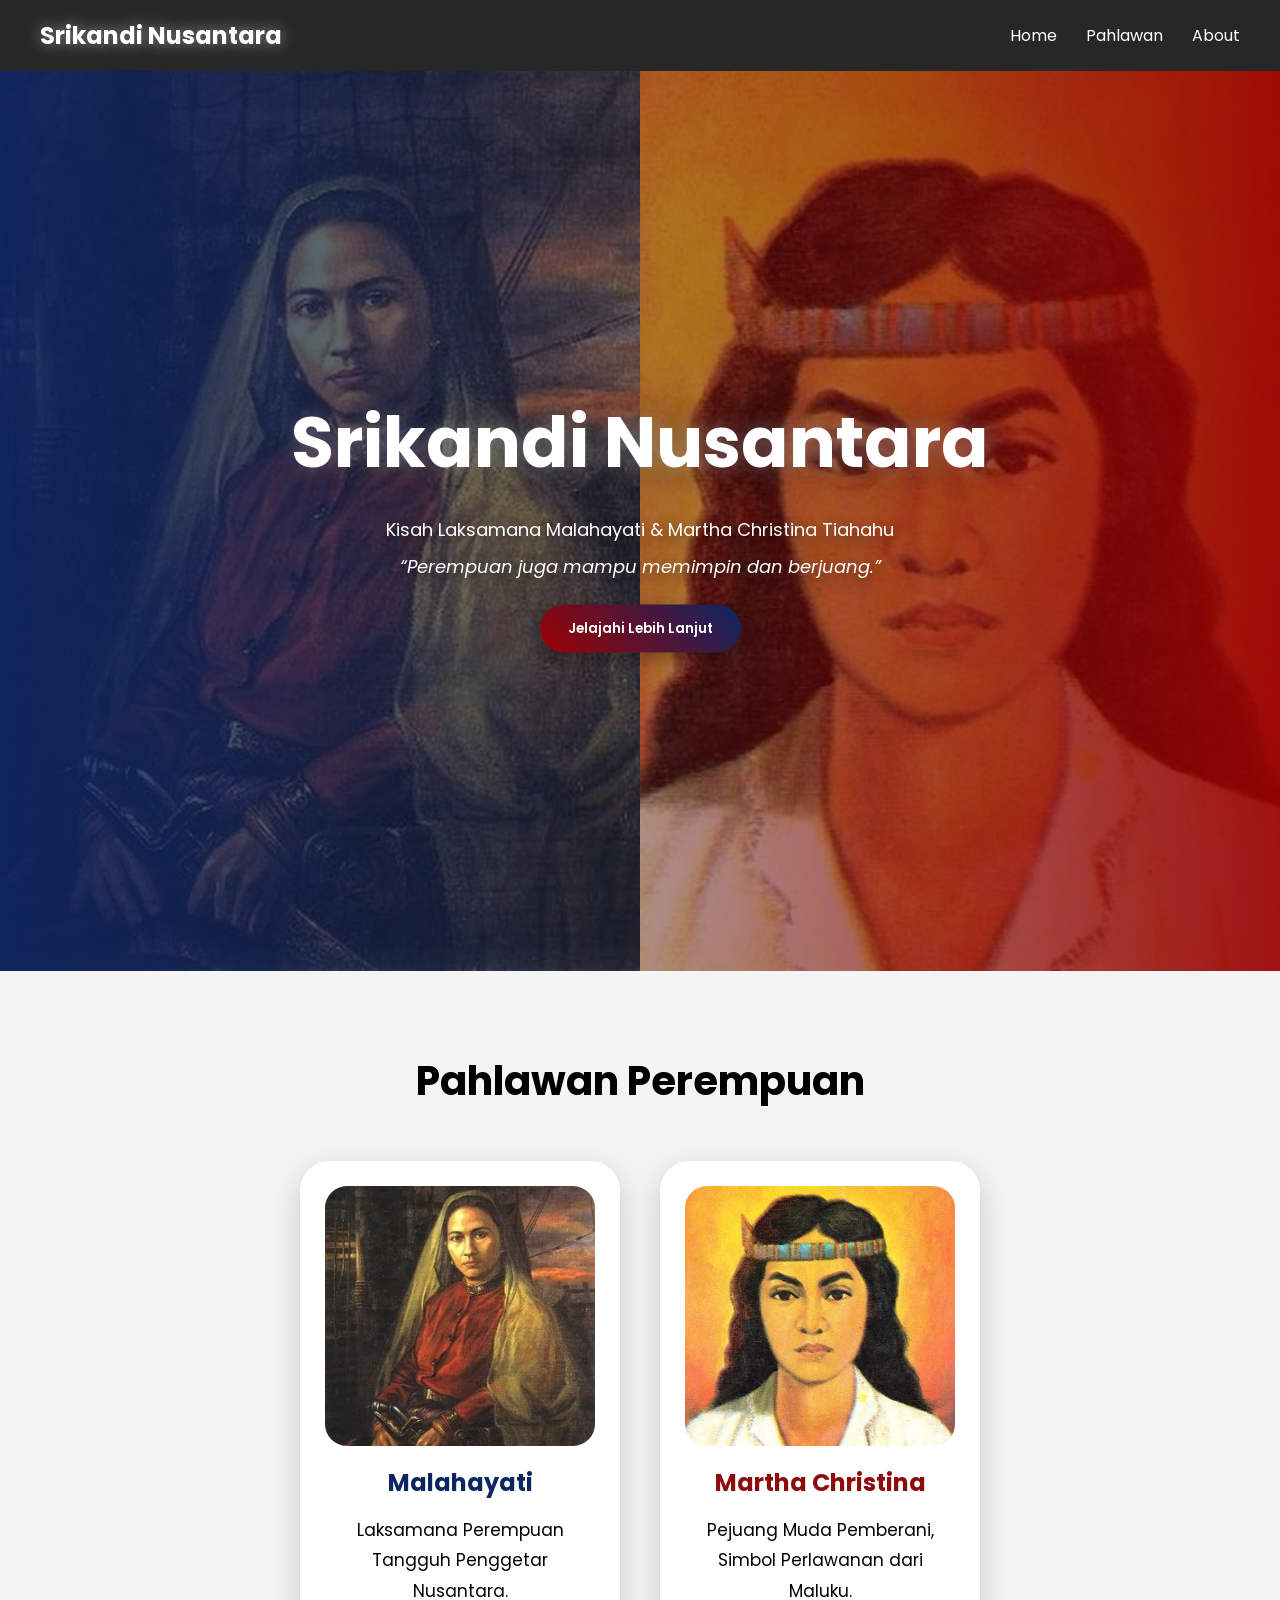
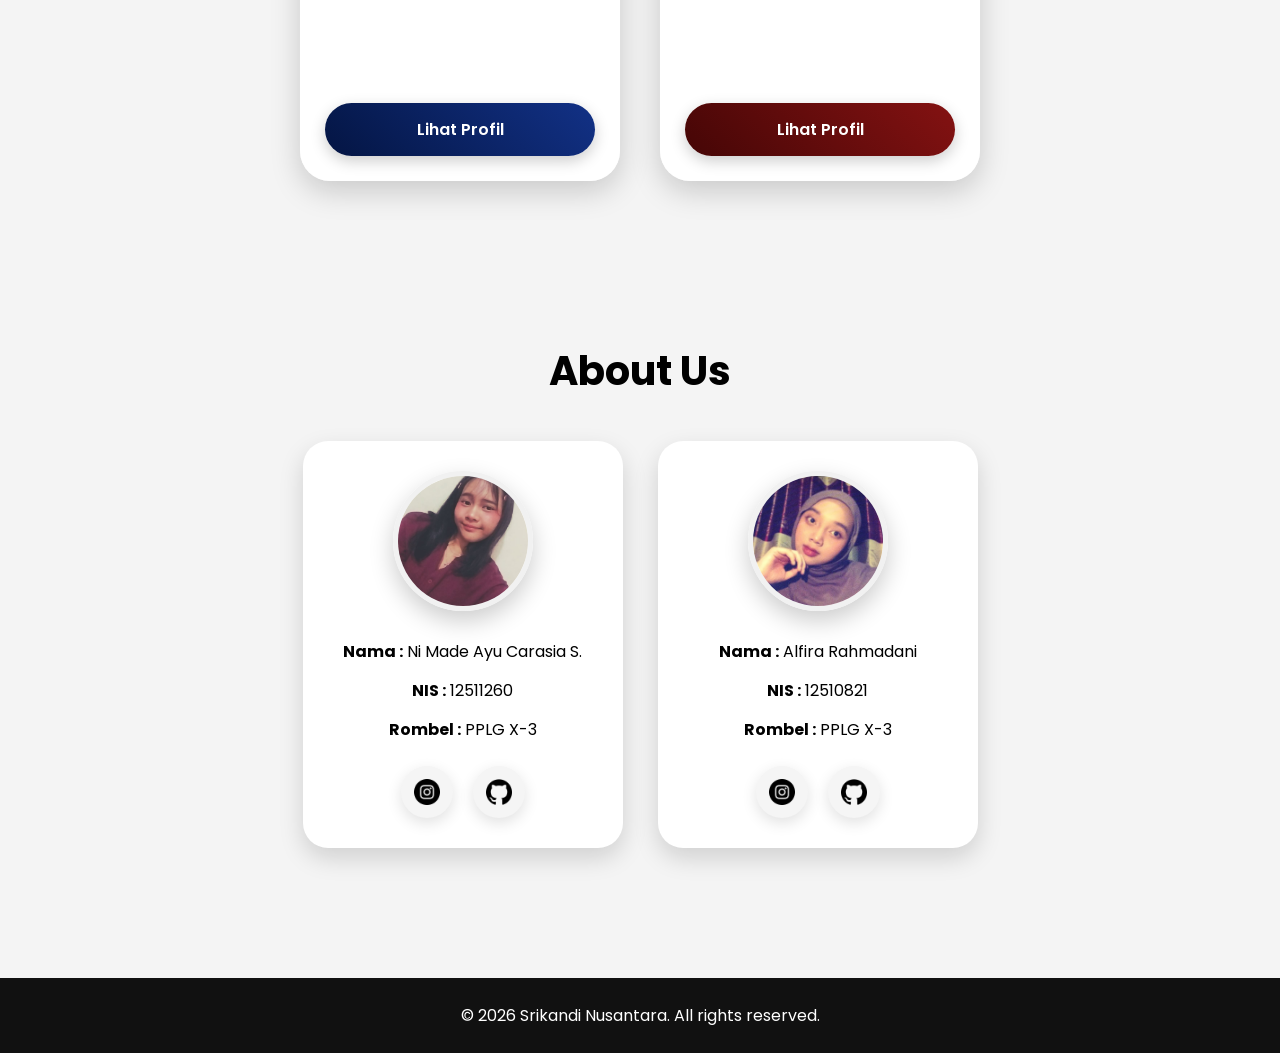
==== commit 55d9f118: "update index.html" ====
--- a/index.html
+++ b/index.html
@@ -66,7 +66,7 @@
     <!-- CARD 1 -->
 <div class="about-card">
 
-  <img src="assets/img/cara.jpeg" alt="Catherine" class="profile-about">
+  <img src="assets/img/cara.jpeg" alt="Cara" class="profile-about">
 
   <p><b>Nama :</b> Ni Made Ayu Carasia S.</p>
   <p><b>NIS :</b> 12511260</p>
@@ -114,7 +114,7 @@
 </section>
 
 <footer>
-  <p>“Semangat perjuangan harus kita lanjutkan.”</p>
+  <p>&copy; 2026 Srikandi Nusantara. All rights reserved.</p>
 </footer>
 
 </body>
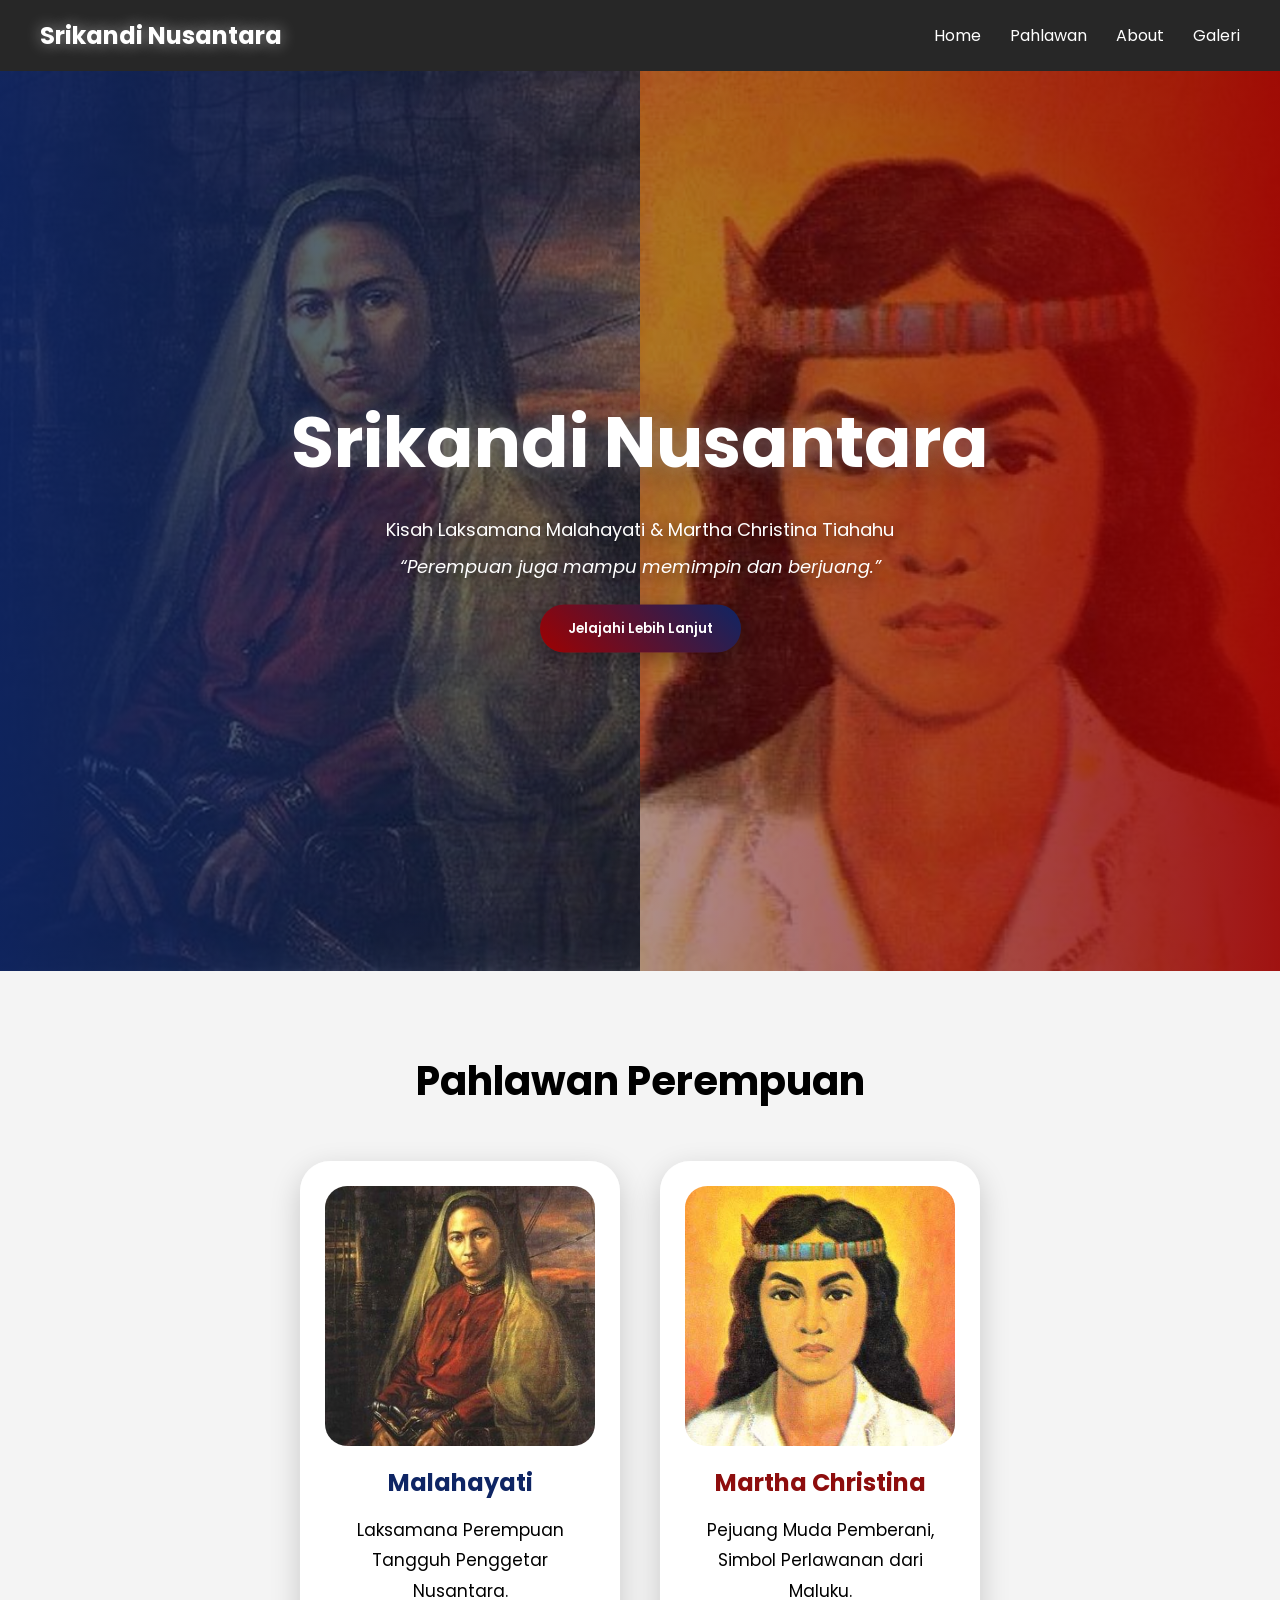
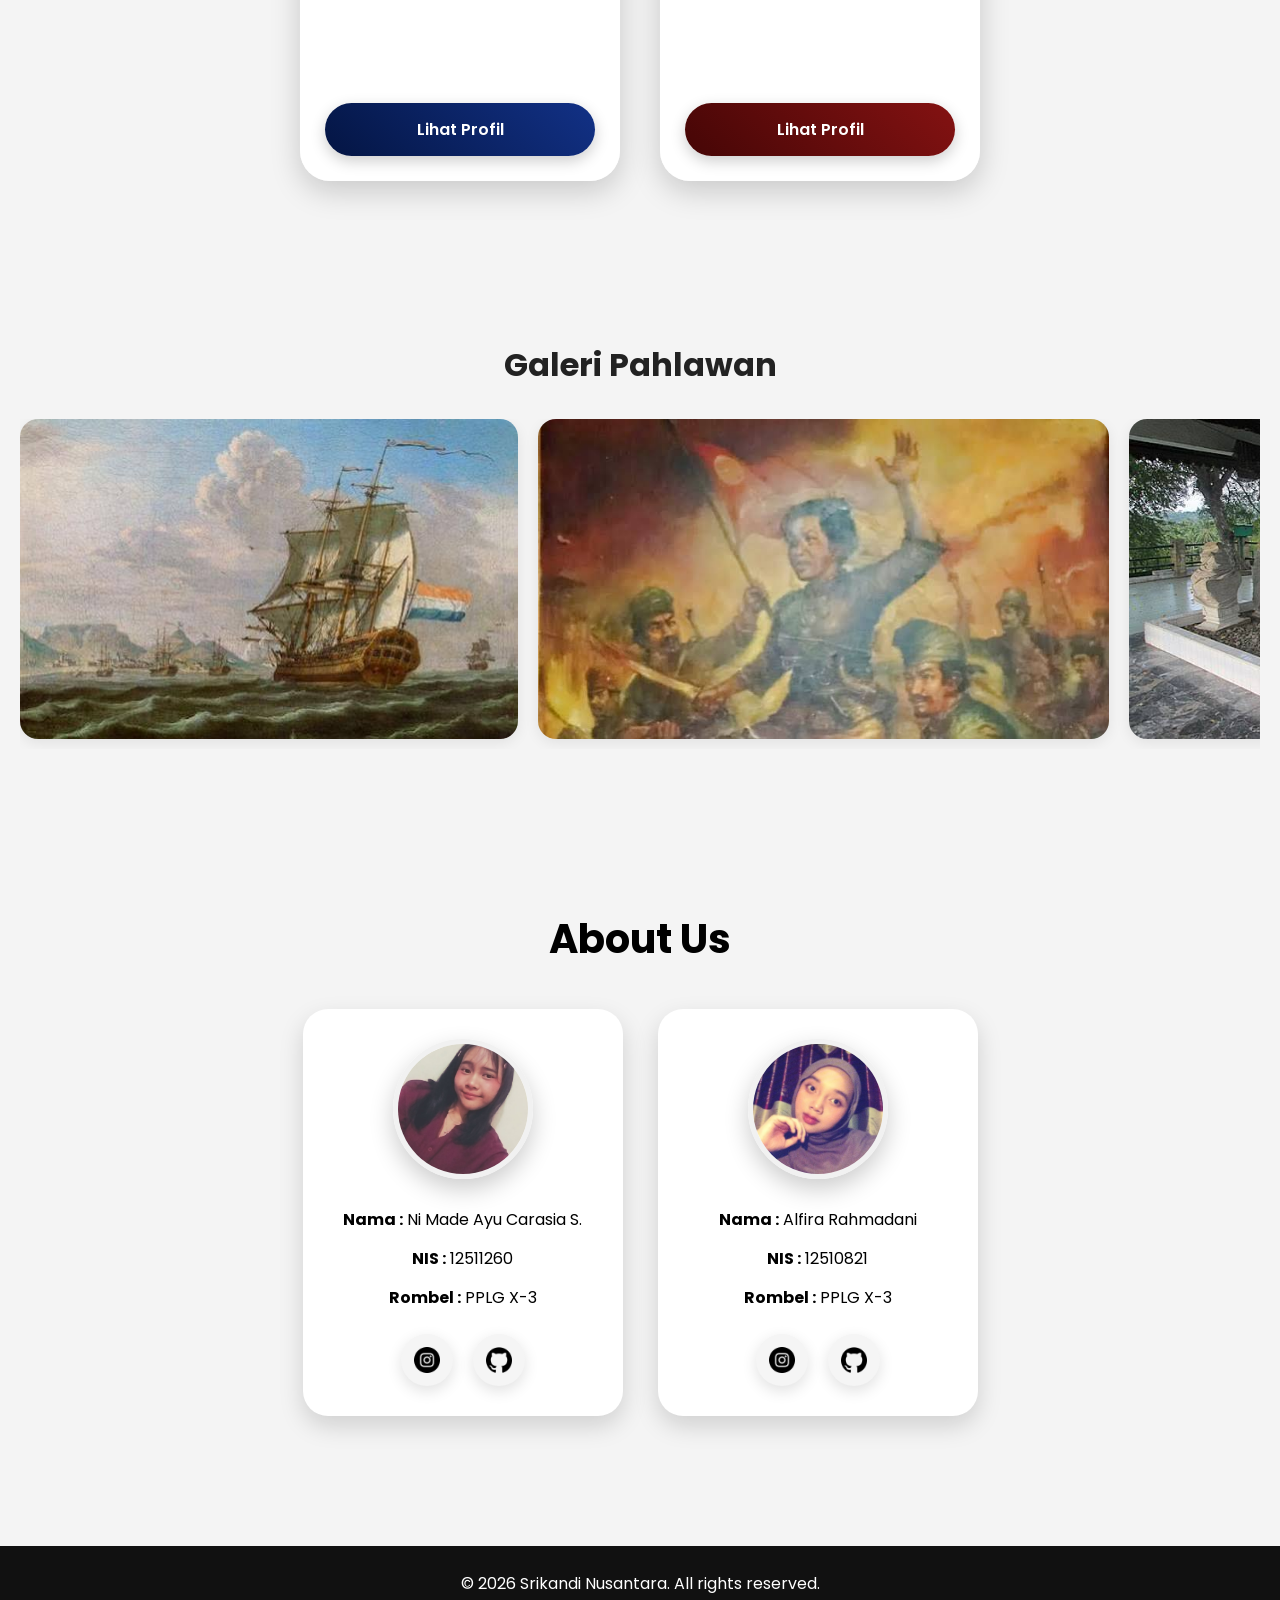
==== commit 8a6f3339: "add galeri" ====
--- a/index.html
+++ b/index.html
@@ -17,6 +17,7 @@
     <a href="#home">Home</a>
     <a href="#pahlawan">Pahlawan</a>
     <a href="#about">About</a>
+    <a href="#galeri">Galeri</a>
   </div>
 </nav>
 
@@ -53,6 +54,36 @@
       <p>Pejuang Muda Pemberani, Simbol Perlawanan dari Maluku.</p>
       <a href="html/martha.html" class="btn" target="_blank">Lihat Profil</a>
     </div>
+  </div>
+</section>
+
+
+<section id="galeri" class="section">
+  <h2>Galeri Pahlawan</h2>
+
+  <div class="gallery-container">
+
+    <div class="gallery-item">
+      <img src="assets/img/galeri1.jpg">
+    </div>
+
+    <div class="gallery-item">
+      <img src="assets/img/image2.jpg">
+    </div>
+
+    <div class="gallery-item">
+      <img src="assets/img/image3.jpg">
+    </div>
+    
+    <div class="gallery-item">
+      <img src="assets/img/image4.jpeg">
+    </div>
+
+    <div class="gallery-item">
+      <img src="assets/img/images.jpg">
+    </div>
+    
+
   </div>
 </section>
 
--- a/css/style.css
+++ b/css/style.css
@@ -286,7 +286,6 @@
 }
 
 
-/* ABOUT CONTAINER */
 .about-container {
   display: flex;
   justify-content: center;
@@ -295,7 +294,6 @@
   margin-top: 40px;
 }
 
-/* ABOUT CARD */
 .about-card {
   width: 320px;
   background: white;
@@ -315,7 +313,6 @@
   line-height: 1.7;
 }
 
-/* FOTO PROFILE ABOUT */
 .profile-about {
   width: 140px;
   height: 140px;
@@ -337,7 +334,6 @@
   transform: scale(1.08);
 } 
 
-/* SOCIAL ICON */
 .socials {
   margin-top: 22px;
 
@@ -437,4 +433,85 @@
     height: 50vh;
   }
 
+}
+
+
+
+#galeri{
+  background: #f4f4f4
+  padding: 80px 8%;
+}
+
+#galeri h2{
+  font-size: 32px;
+  margin-bottom: 30px;
+  color: #222;
+  font-weight: 700;
+}
+
+.gallery-container{
+  display: flex;
+  gap: 20px;
+  overflow-x: auto;
+  scroll-behavior: smooth;
+  padding-bottom: 10px;
+}
+
+.gallery-container::-webkit-scrollbar{
+  height: 8px;
+}
+
+.gallery-container::-webkit-scrollbar-thumb{
+  background: #cfcfcf;
+  border-radius: 20px;
+}
+
+.gallery-container::-webkit-scrollbar-track{
+  background: transparent;
+}
+
+.gallery-item{
+  min-width: 260px;
+  background: #fff;
+  border-radius: 18px;
+  overflow: hidden;
+  box-shadow: 0 4px 14px rgba(0,0,0,0.08);
+  transition: 0.3s ease;
+  flex-shrink: 0;
+}
+
+.gallery-item:hover{
+  transform: translateY(-6px);
+  box-shadow: 0 8px 24px rgba(0,0,0,0.12);
+}
+
+.gallery-item img{
+  width: 100%;
+  height: 320px;
+  object-fit: cover;
+  display: block;
+}
+
+.gallery-item p{
+  padding: 16px;
+  font-size: 15px;
+  font-weight: 500;
+  color: #333;
+  line-height: 1.5;
+}
+
+@media(max-width:768px){
+
+  #galeri{
+    padding: 60px 5%;
+  }
+
+  .gallery-item{
+    min-width: 220px;
+  }
+
+  .gallery-item img{
+    height: 270px;
+  }
+
 }
